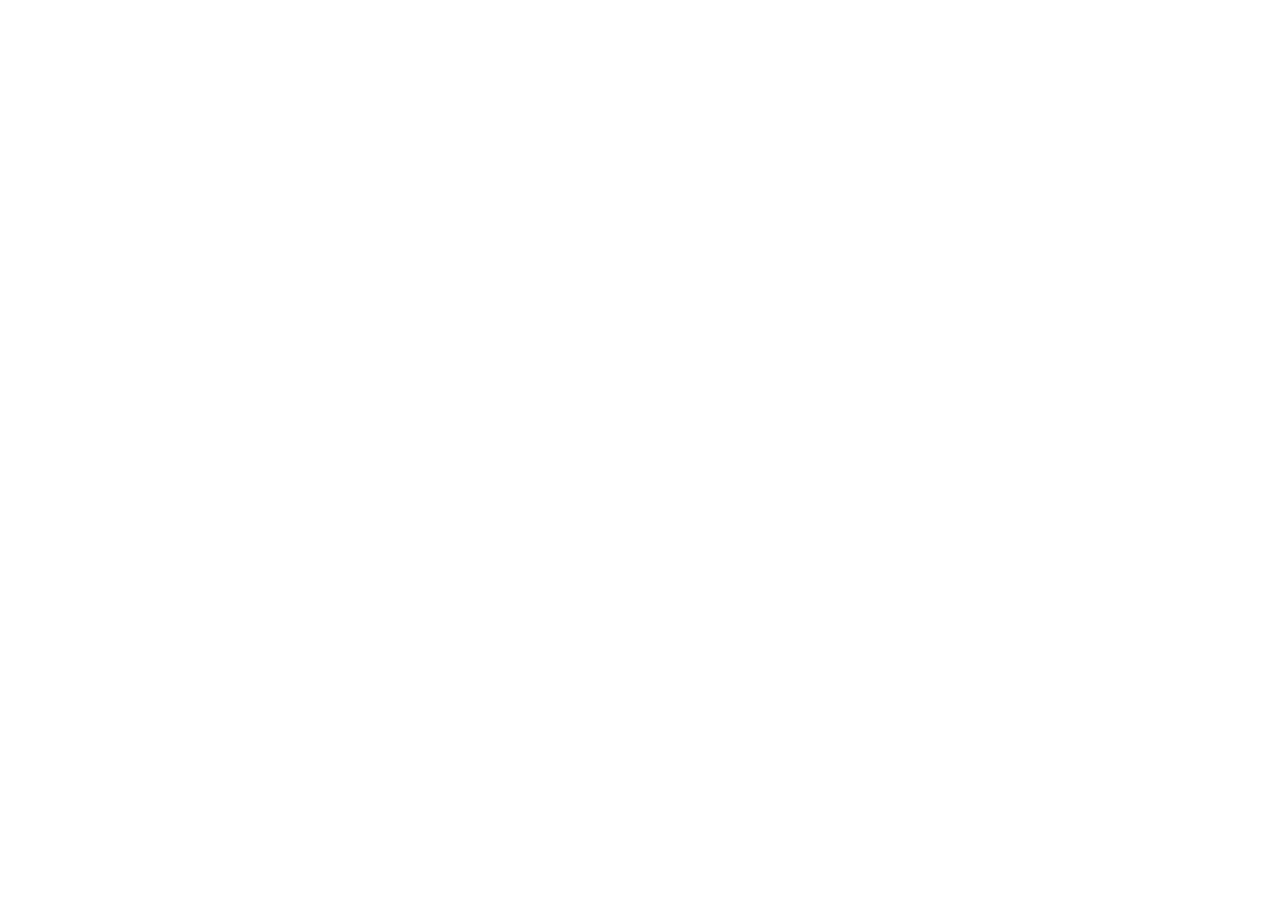
==== PFO1/index.html @ 537cf21f "Primer commit PFO1_ValeriaThomas FrontEnd 2c2026" ====
<!DOCTYPE html>
<html lang="es">
<head>
    <meta charset="UTF-8">
    <meta name="viewport" content="width=device-width, initial-scale=1.0">
    <title>Document</title>
    <link rel="stylesheet" href="./css/styles.css">
</head>
<body>
    
</body>
</html>
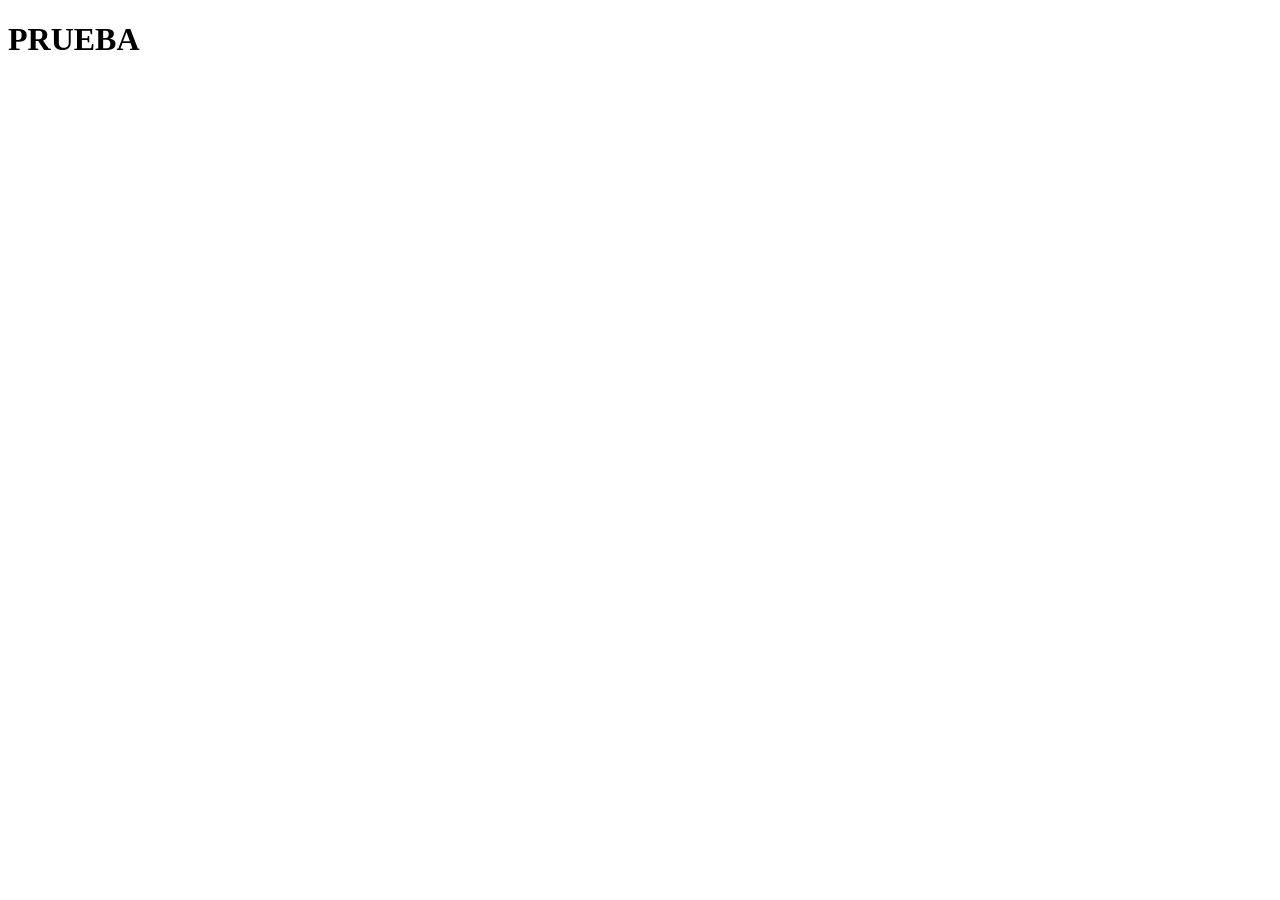
==== commit c02bee32: "título de prueba para verificar deploy en Vercel" ====
--- a/PFO1/index.html
+++ b/PFO1/index.html
@@ -7,6 +7,6 @@
     <link rel="stylesheet" href="./css/styles.css">
 </head>
 <body>
-    
+    <h1>PRUEBA</h1>
 </body>
 </html>
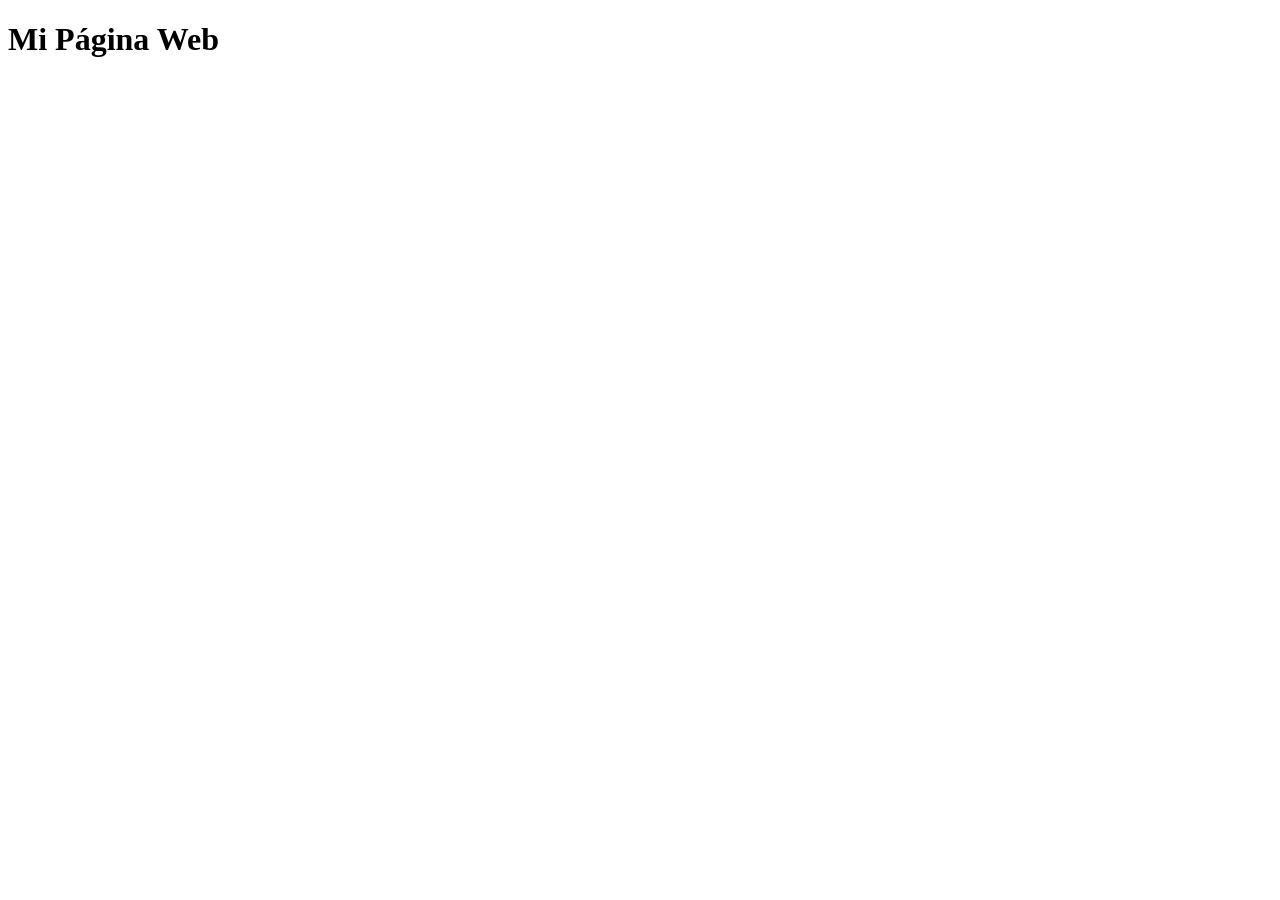
==== commit 0d7a6a86: "Completando el PFO" ====
--- a/PFO1/index.html
+++ b/PFO1/index.html
@@ -1,12 +1,24 @@
 <!DOCTYPE html>
 <html lang="es">
+
 <head>
     <meta charset="UTF-8">
     <meta name="viewport" content="width=device-width, initial-scale=1.0">
-    <title>Document</title>
     <link rel="stylesheet" href="./css/styles.css">
+    <link rel="preconnect" href="https://fonts.googleapis.com">
+    <link rel="preconnect" href="https://fonts.gstatic.com" crossorigin>
+    <link
+        href="https://fonts.googleapis.com/css2?family=Expletus+Sans:ital,wght@0,400..700;1,400..700&family=Fuzzy+Bubbles:wght@400;700&family=Spinnaker&display=swap"
+        rel="stylesheet">
+    <title>PFO1 Frontend 2c2026</title>
 </head>
+
 <body>
-    <h1>PRUEBA</h1>
+    <header>
+        <h1 class="titulo-principal">Mi Página Web</h1>
+    </header>
+    <div></div>
+    <footer></footer>
 </body>
+
 </html>
--- a/PFO1/css/styles.css
+++ b/PFO1/css/styles.css
@@ -0,0 +1 @@
+@import url('https://fonts.googleapis.com/css2?family=Expletus+Sans:ital,wght@0,400..700;1,400..700&family=Fuzzy+Bubbles:wght@400;700&family=Spinnaker&display=swap');
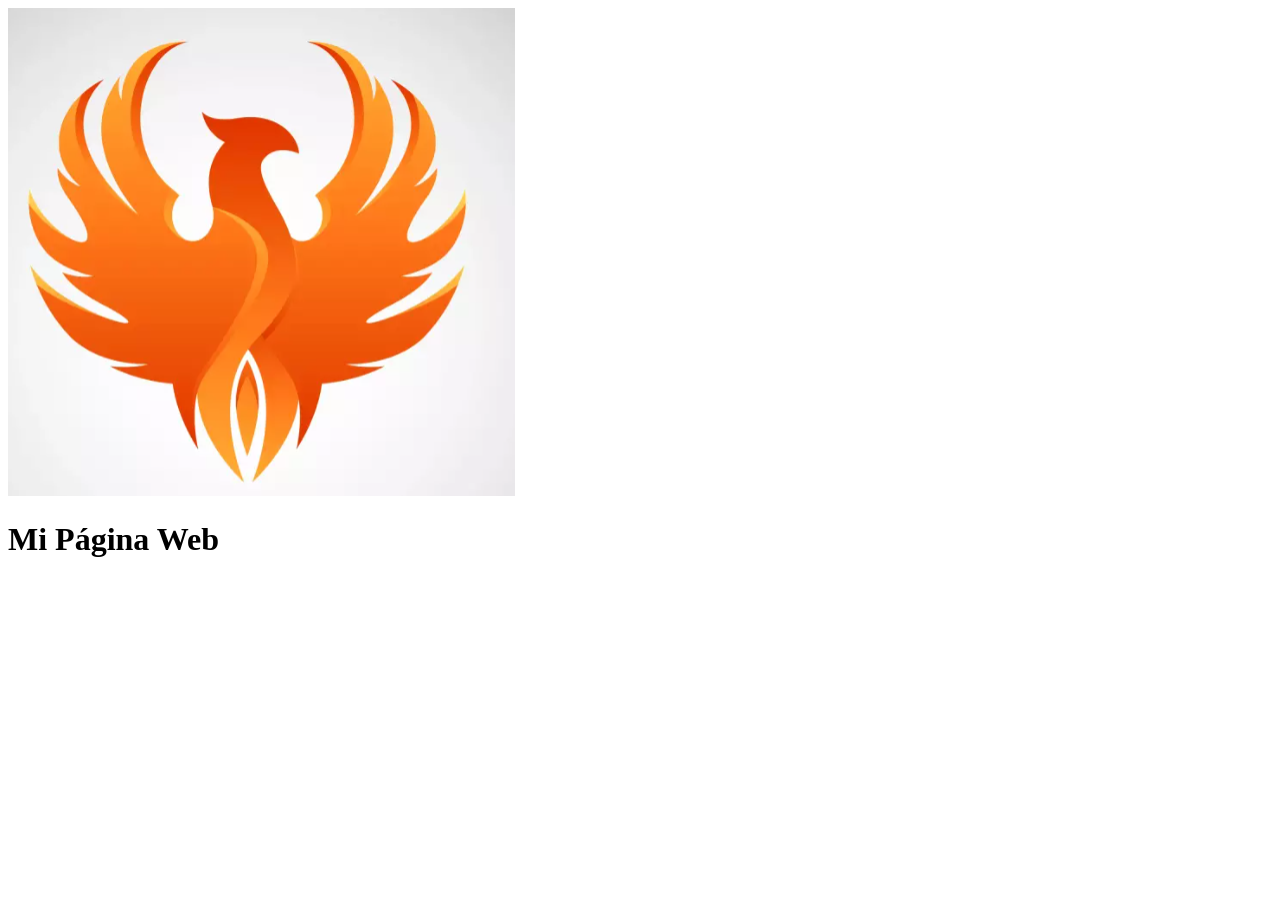
==== commit d84c7396: "Completando agregando imagen en el PFO" ====
--- a/PFO1/index.html
+++ b/PFO1/index.html
@@ -15,6 +15,7 @@
 
 <body>
     <header>
+        <img src="./img/Logo.png" alt="Ave fenix naranja">
         <h1 class="titulo-principal">Mi Página Web</h1>
     </header>
     <div></div>
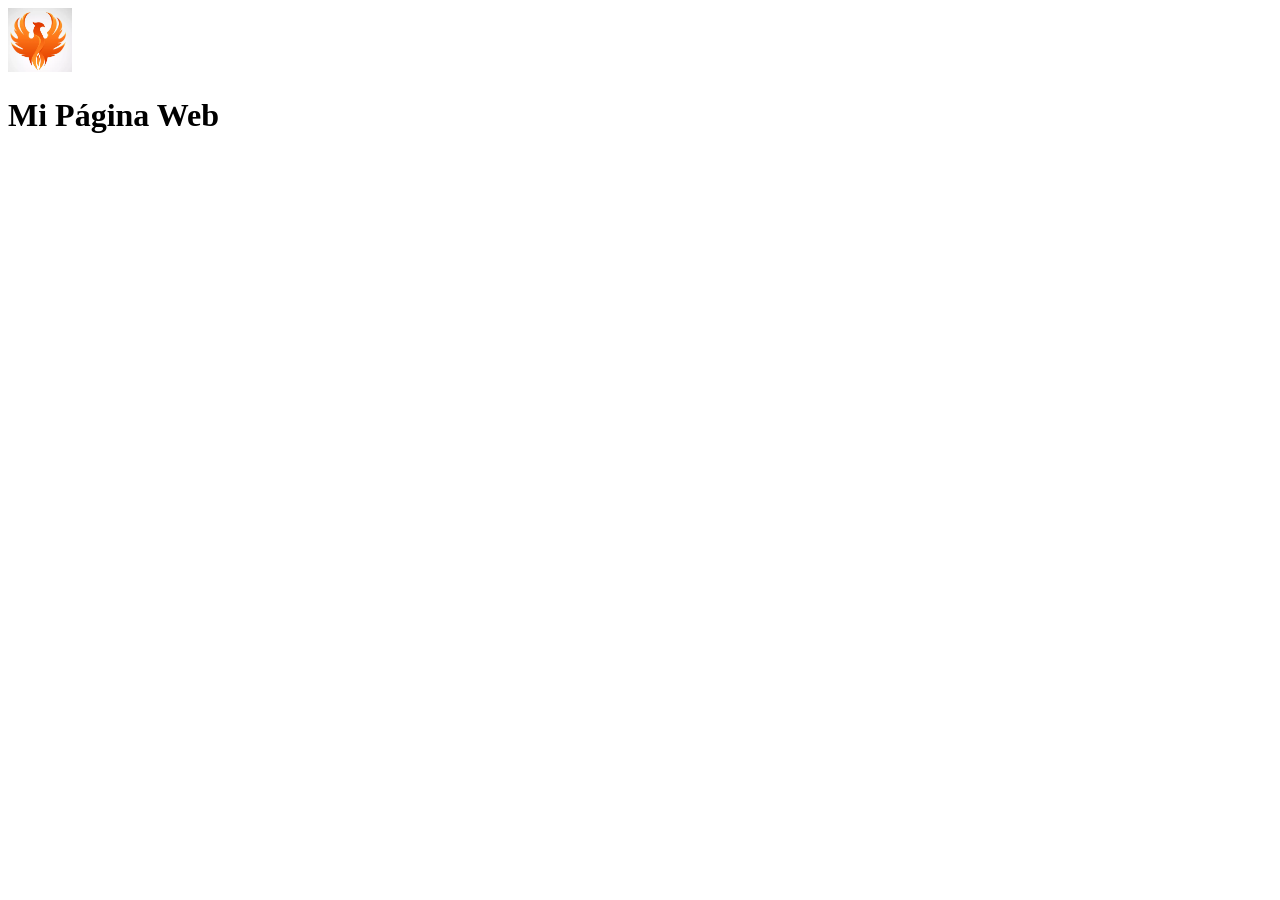
==== commit d2f074cd: "haciendo cositas en el PFO" ====
--- a/PFO1/index.html
+++ b/PFO1/index.html
@@ -15,10 +15,13 @@
 
 <body>
     <header>
-        <img src="./img/Logo.png" alt="Ave fenix naranja">
+        <img src="./img/Logo.png" alt="Ave fenix naranja" width="64" height="64" title="logo de ave fenix color naranja">
         <h1 class="titulo-principal">Mi Página Web</h1>
     </header>
-    <div></div>
+    <nav></nav>
+    <div>
+        <main></main>
+    </div>
     <footer></footer>
 </body>
 
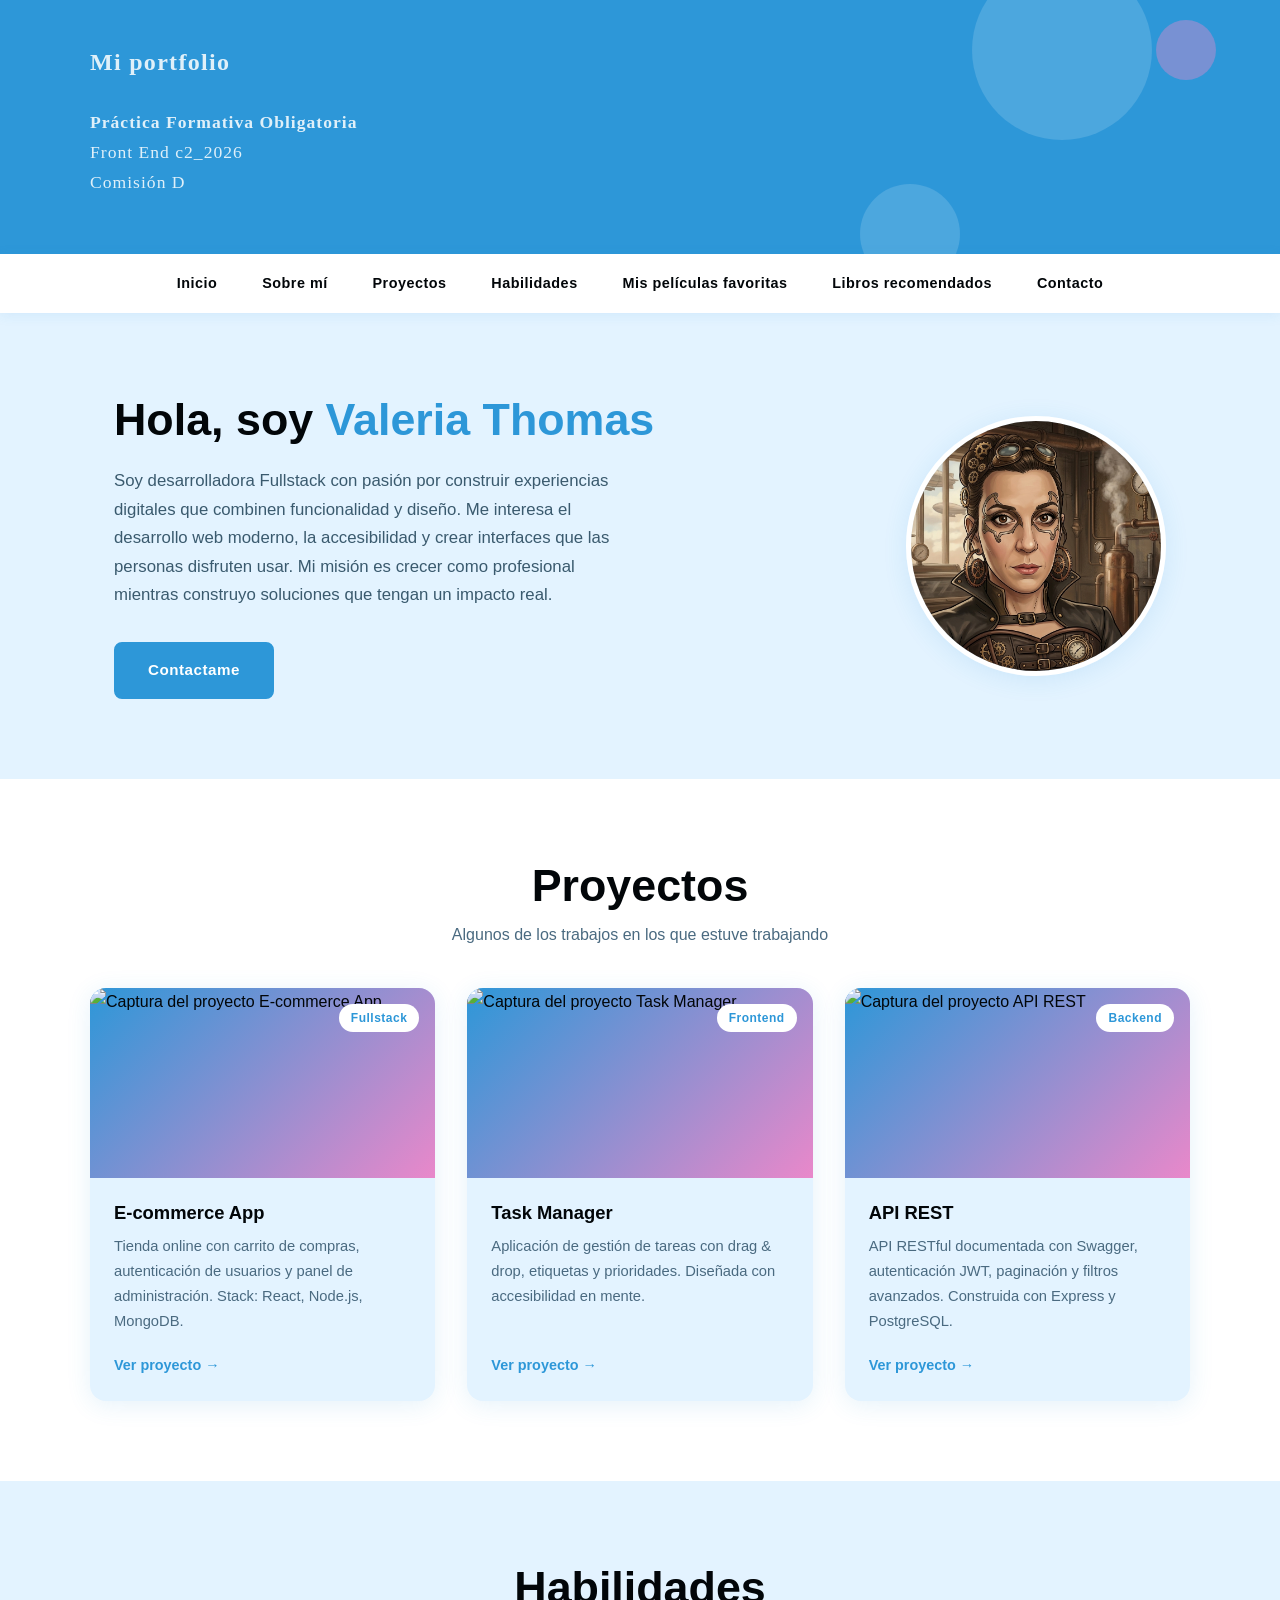
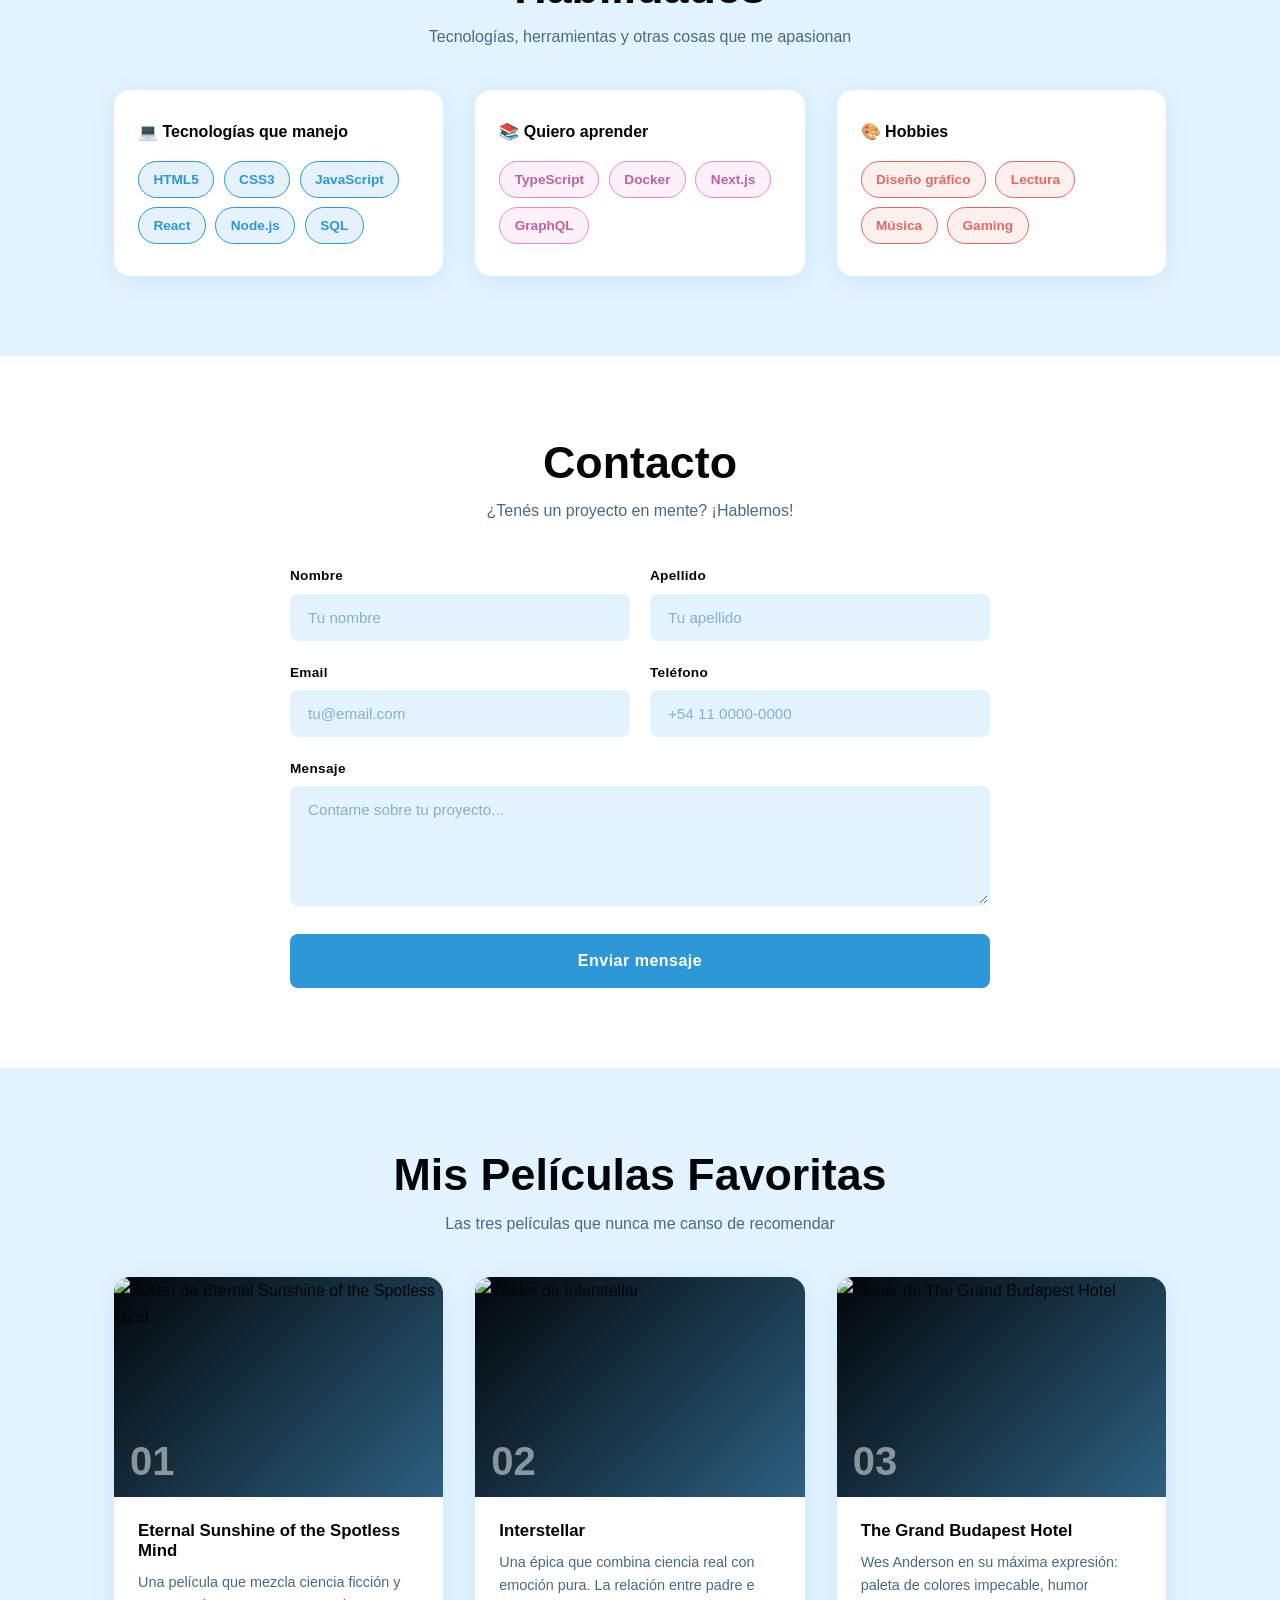
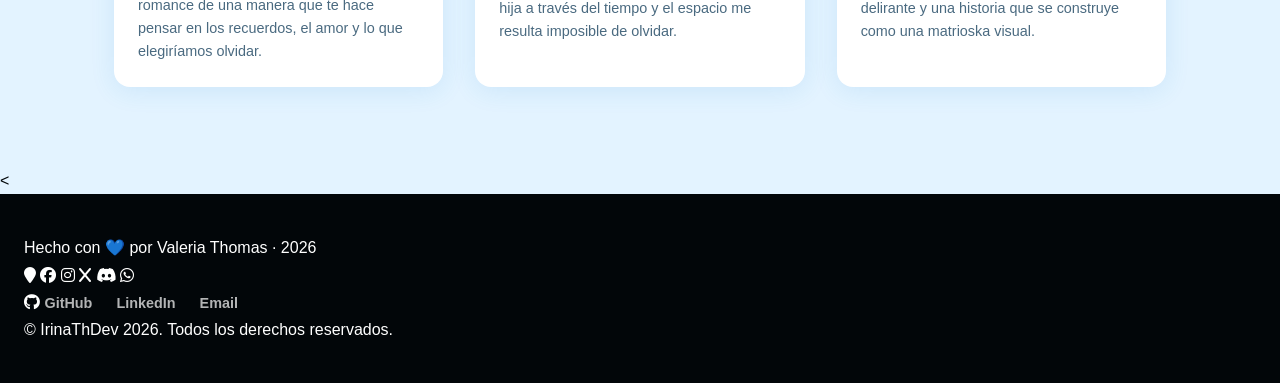
==== commit e693619a: "Trabajando a full" ====
--- a/PFO1/index.html
+++ b/PFO1/index.html
@@ -5,24 +5,291 @@
     <meta charset="UTF-8">
     <meta name="viewport" content="width=device-width, initial-scale=1.0">
     <link rel="stylesheet" href="./css/styles.css">
+    <!-- Google Fonts: Expletus Sans (body), Spinnaker (headings), Fuzzy Bubbles (decorativo) -->
     <link rel="preconnect" href="https://fonts.googleapis.com">
     <link rel="preconnect" href="https://fonts.gstatic.com" crossorigin>
     <link
         href="https://fonts.googleapis.com/css2?family=Expletus+Sans:ital,wght@0,400..700;1,400..700&family=Fuzzy+Bubbles:wght@400;700&family=Spinnaker&display=swap"
         rel="stylesheet">
+    <link rel="stylesheet" href="https://cdnjs.cloudflare.com/ajax/libs/font-awesome/6.7.2/css/all.min.css" />
+
     <title>PFO1 Frontend 2c2026</title>
 </head>
 
 <body>
-    <header>
-        <img src="./img/Logo.png" alt="Ave fenix naranja" width="64" height="64" title="logo de ave fenix color naranja">
-        <h1 class="titulo-principal">Mi Página Web</h1>
+    <header class="site-header">
+         <div class="header-inner">
+      <!-- span class="logo">VT<span class="logo-dot">.</span></!-->
+       <h2 class="h2header-tagline"> Mi portfolio </h2>
+       <br>
+      <p class="header-tagline"> <strong>Práctica Formativa Obligatoria</strong> <br>
+        Front End c2_2026 <br>
+            Comisión D</p>
+    </div>
+        <div class="header-deco" aria-hidden="true">
+            <span class="deco-circle c1"></span>
+            <span class="deco-circle c2"></span>
+            <span class="deco-circle c3"></span>
+        </div>
     </header>
-    <nav></nav>
-    <div>
-        <main></main>
-    </div>
-    <footer></footer>
+
+    <!-- =============================
+       NAV: Barra de navegación principal
+       Mejora futura: convertir en menú hamburguesa para mobile
+  ============================== -->
+    <nav class="main-nav" aria-label="Navegación principal">
+        <ul class="navbar">
+            <li><a href="#" class="nav-link">Inicio</a></li>
+            <li><a href="#about" class="nav-link">Sobre mí</a></li>
+            <li><a href="#proyects" class="nav-link">Proyectos</a></li>
+            <li><a href="#habilidades" class="nav-link">Habilidades</a></li>
+            <li><a href="#películas" class="nav-link">Mis películas favoritas</a></li>
+            <li><a href="#libros" class="nav-link">Libros recomendados</a></li>
+            <li><a href="#contacto" class="nav-link">Contacto</a></li>
+        </ul>
+    </nav>
+
+    <!--  MAIN: Contenido principal del portafolio -->
+    <main>
+        <!-- Sección: Presentación Personal -->
+        <section id="sobre-mi" class="section sobre-mi-section">
+            <div class="sobre-mi-content">
+                <div class="sobre-mi-text">
+                    <h1 class="section-title">Hola, soy <span class="highlight">Valeria Thomas</span></h1>
+                    <p class="sobre-mi-desc">
+                        Soy desarrolladora Fullstack con pasión por construir experiencias digitales que combinen
+                        funcionalidad y diseño. Me interesa el desarrollo web moderno, la accesibilidad y crear
+                        interfaces que las personas disfruten usar. Mi misión es crecer como profesional mientras
+                        construyo soluciones que tengan un impacto real.
+                    </p>
+                    <a href="#contacto" class="btn-primary">Contactame</a>
+                </div>
+                <div class="sobre-mi-img-wrap">
+                    <!-- Imagen de perfil: podés reemplazarla por tu foto o avatar -->
+                     <img src="./img/Gemini_Generated_Image_7jhzcu7jhzcu7jhz.png" alt="avatar estilo steam punk retro" width="80"
+            height="64" title="avatar de mujer estilo steampunk retro" class="avatar-img">
+                   
+                    <div class="avatar-placeholder" style="display:none;" aria-hidden="true">
+                        <span>VT</span>
+                    </div>
+                </div>
+            </div>
+        </section>
+
+        <!-- =============================
+         Sección: Proyectos (Tarjetas)
+         Mejora futura: agregar filtros por tecnología
+    ============================== -->
+        <section id="tarjetas" class="section tarjetas-section">
+            <h2 class="section-title centered">Proyectos</h2>
+            <p class="section-subtitle centered">Algunos de los trabajos en los que estuve trabajando</p>
+            <div class="tarjetas-grid">
+
+                <article class="tarjeta">
+                    <div class="tarjeta-img-wrap">
+                        <img src="img/proyecto1.png" alt="Captura del proyecto E-commerce App" class="tarjeta-img"
+                            onerror="this.parentElement.classList.add('img-fallback')" />
+                        <span class="tarjeta-tag">Fullstack</span>
+                    </div>
+                    <div class="tarjeta-body">
+                        <h3 class="tarjeta-title">E-commerce App</h3>
+                        <p class="tarjeta-desc">Tienda online con carrito de compras, autenticación de usuarios y panel
+                            de administración. Stack: React, Node.js, MongoDB.</p>
+                        <a href="#" class="tarjeta-link">Ver proyecto →</a>
+                    </div>
+                </article>
+
+                <article class="tarjeta">
+                    <div class="tarjeta-img-wrap">
+                        <img src="img/proyecto2.png" alt="Captura del proyecto Task Manager" class="tarjeta-img"
+                            onerror="this.parentElement.classList.add('img-fallback')" />
+                        <span class="tarjeta-tag">Frontend</span>
+                    </div>
+                    <div class="tarjeta-body">
+                        <h3 class="tarjeta-title">Task Manager</h3>
+                        <p class="tarjeta-desc">Aplicación de gestión de tareas con drag & drop, etiquetas y
+                            prioridades. Diseñada con accesibilidad en mente.</p>
+                        <a href="#" class="tarjeta-link">Ver proyecto →</a>
+                    </div>
+                </article>
+
+                <article class="tarjeta">
+                    <div class="tarjeta-img-wrap">
+                        <img src="img/proyecto3.png" alt="Captura del proyecto API REST" class="tarjeta-img"
+                            onerror="this.parentElement.classList.add('img-fallback')" />
+                        <span class="tarjeta-tag">Backend</span>
+                    </div>
+                    <div class="tarjeta-body">
+                        <h3 class="tarjeta-title">API REST</h3>
+                        <p class="tarjeta-desc">API RESTful documentada con Swagger, autenticación JWT, paginación y
+                            filtros avanzados. Construida con Express y PostgreSQL.</p>
+                        <a href="#" class="tarjeta-link">Ver proyecto →</a>
+                    </div>
+                </article>
+
+            </div>
+        </section>
+
+        <!-- Sección: Habilidades -->
+        <section id="habilidades" class="section habilidades-section">
+            <h2 class="section-title centered">Habilidades</h2>
+            <p class="section-subtitle centered">Tecnologías, herramientas y otras cosas que me apasionan</p>
+            <div class="habilidades-wrap">
+
+                <div class="habilidades-col">
+                    <h3 class="habilidades-col-title">💻 Tecnologías que manejo</h3>
+                    <ul class="habilidades-list">
+                        <li class="habilidad-item"><span class="habilidad-badge badge-primary">HTML5</span></li>
+                        <li class="habilidad-item"><span class="habilidad-badge badge-primary">CSS3</span></li>
+                        <li class="habilidad-item"><span class="habilidad-badge badge-primary">JavaScript</span></li>
+                        <li class="habilidad-item"><span class="habilidad-badge badge-primary">React</span></li>
+                        <li class="habilidad-item"><span class="habilidad-badge badge-primary">Node.js</span></li>
+                        <li class="habilidad-item"><span class="habilidad-badge badge-primary">SQL</span></li>
+                    </ul>
+                </div>
+
+                <div class="habilidades-col">
+                    <h3 class="habilidades-col-title">📚 Quiero aprender</h3>
+                    <ul class="habilidades-list">
+                        <li class="habilidad-item"><span class="habilidad-badge badge-secondary">TypeScript</span></li>
+                        <li class="habilidad-item"><span class="habilidad-badge badge-secondary">Docker</span></li>
+                        <li class="habilidad-item"><span class="habilidad-badge badge-secondary">Next.js</span></li>
+                        <li class="habilidad-item"><span class="habilidad-badge badge-secondary">GraphQL</span></li>
+                    </ul>
+                </div>
+
+                <div class="habilidades-col">
+                    <h3 class="habilidades-col-title">🎨 Hobbies</h3>
+                    <ul class="habilidades-list">
+                        <li class="habilidad-item"><span class="habilidad-badge badge-accent">Diseño gráfico</span></li>
+                        <li class="habilidad-item"><span class="habilidad-badge badge-accent">Lectura</span></li>
+                        <li class="habilidad-item"><span class="habilidad-badge badge-accent">Música</span></li>
+                        <li class="habilidad-item"><span class="habilidad-badge badge-accent">Gaming</span></li>
+                    </ul>
+                </div>
+
+            </div>
+        </section>
+
+        <!-- Sección: Formulario de Contacto -->
+        <section id="contacto" class="section contacto-section">
+            <h2 class="section-title centered">Contacto</h2>
+            <p class="section-subtitle centered">¿Tenés un proyecto en mente? ¡Hablemos!</p>
+            <form class="contacto-form" action="#" method="POST" novalidate>
+                <div class="form-row">
+                    <div class="form-group">
+                        <label for="nombre" class="form-label">Nombre</label>
+                        <input type="text" id="nombre" name="nombre" class="form-input" placeholder="Tu nombre"
+                            required />
+                    </div>
+                    <div class="form-group">
+                        <label for="apellido" class="form-label">Apellido</label>
+                        <input type="text" id="apellido" name="apellido" class="form-input" placeholder="Tu apellido"
+                            required />
+                    </div>
+                </div>
+                <div class="form-row">
+                    <div class="form-group">
+                        <label for="email" class="form-label">Email</label>
+                        <input type="email" id="email" name="email" class="form-input" placeholder="tu@email.com"
+                            required />
+                    </div>
+                    <div class="form-group">
+                        <label for="telefono" class="form-label">Teléfono</label>
+                        <input type="tel" id="telefono" name="telefono" class="form-input"
+                            placeholder="+54 11 0000-0000" />
+                    </div>
+                </div>
+                <div class="form-group full-width">
+                    <label for="mensaje" class="form-label">Mensaje</label>
+                    <textarea id="mensaje" name="mensaje" class="form-input form-textarea"
+                        placeholder="Contame sobre tu proyecto..." rows="4"></textarea>
+                </div>
+                <div class="form-submit">
+                    <button type="submit" class="btn-primary btn-submit">Enviar mensaje</button>
+                </div>
+            </form>
+        </section>
+
+        <!-- =============================
+         Sección: Películas Favoritas
+         Mejora futura: traer ratings de una API de películas
+    ============================== -->
+        <section id="peliculas" class="section peliculas-section">
+            <h2 class="section-title centered">Mis Películas Favoritas</h2>
+            <p class="section-subtitle centered">Las tres películas que nunca me canso de recomendar</p>
+            <div class="peliculas-grid">
+
+                <article class="pelicula-card">
+                    <div class="pelicula-img-wrap">
+                        <img src="img/pelicula1.jpg" alt="Póster de Eternal Sunshine of the Spotless Mind"
+                            class="pelicula-img" onerror="this.parentElement.classList.add('img-fallback')" />
+                        <span class="pelicula-num">01</span>
+                    </div>
+                    <div class="pelicula-info">
+                        <h3 class="pelicula-title">Eternal Sunshine of the Spotless Mind</h3>
+                        <p class="pelicula-desc">Una película que mezcla ciencia ficción y romance de una manera que te
+                            hace pensar en los recuerdos, el amor y lo que elegiríamos olvidar.</p>
+                    </div>
+                </article>
+
+                <article class="pelicula-card">
+                    <div class="pelicula-img-wrap">
+                        <img src="img/pelicula2.jpg" alt="Póster de Interstellar" class="pelicula-img"
+                            onerror="this.parentElement.classList.add('img-fallback')" />
+                        <span class="pelicula-num">02</span>
+                    </div>
+                    <div class="pelicula-info">
+                        <h3 class="pelicula-title">Interstellar</h3>
+                        <p class="pelicula-desc">Una épica que combina ciencia real con emoción pura. La relación entre
+                            padre e hija a través del tiempo y el espacio me resulta imposible de olvidar.</p>
+                    </div>
+                </article>
+
+                <article class="pelicula-card">
+                    <div class="pelicula-img-wrap">
+                        <img src="img/pelicula3.jpg" alt="Póster de The Grand Budapest Hotel" class="pelicula-img"
+                            onerror="this.parentElement.classList.add('img-fallback')" />
+                        <span class="pelicula-num">03</span>
+                    </div>
+                    <div class="pelicula-info">
+                        <h3 class="pelicula-title">The Grand Budapest Hotel</h3>
+                        <p class="pelicula-desc">Wes Anderson en su máxima expresión: paleta de colores impecable, humor
+                            delirante y una historia que se construye como una matrioska visual.</p>
+                    </div>
+                </article>
+
+            </div>
+        </section>
+        < </main>
+
+
+            <!-- =============================
+       FOOTER: Pie de página con redes sociales
+       Mejora futura: agregar animación de scroll-to-top
+  ============================== -->
+            <footer class="site-footer">
+                <p>Hecho con 💙 por Valeria Thomas · 2026 </p>
+                <i class="fa fa-map-marker" aria-hidden="true"></i>
+                <i class="fab fa-facebook"></i>
+                <i class="fab fa-instagram"></i>
+                <i class="fab fa-x"></i>
+                <i class="fab fa-discord"></i>
+                <i class="fab fa-whatsapp"></i>
+                <nav aria-label="Redes sociales">
+                    <ul class="footer-links">
+                        <li>
+                            <i class="fab fa-github"></i>
+                            <a href="https://github.com/" target="_blank" rel="noopener noreferrer"
+                                class="footer-link">GitHub</a>
+                        </li>
+                        <li><a href="https://linkedin.com/" target="_blank" rel="noopener noreferrer"
+                                class="footer-link">LinkedIn</a></li>
+                        <li><a href="mailto:valeria@email.com" class="footer-link">Email</a></li>
+                    </ul>
+                    <p class="rights">© IrinaThDev 2026. Todos los derechos reservados.</p>
+
+            </footer>
 </body>
 
 </html>
--- a/PFO1/css/styles.css
+++ b/PFO1/css/styles.css
@@ -1 +1,793 @@
-@import url('https://fonts.googleapis.com/css2?family=Expletus+Sans:ital,wght@0,400..700;1,400..700&family=Fuzzy+Bubbles:wght@400;700&family=Spinnaker&display=swap');+@import url('https://fonts.googleapis.com/css2?family=Expletus+Sans:ital,wght@0,400..700;1,400..700&family=Fuzzy+Bubbles:wght@400;700&family=Spinnaker&display=swap');
+
+:root {
+
+--text: #020609;
+--background: #e3f3ff;
+--primary: #2d97d8;
+--secondary: #e988ca;
+--accent: #e26962;
+
+--font-body: 'Expletus Sans', sans-serif;
+--font-heading: 'Spinnaker', sans-serif;
+--font-deco: 'Fuzzy Bubbles', cursive;
+
+--radius: 1rem;
+--radius-sm: 0.5rem;
+--shadow: 0 4px 24px rgba(45, 151, 216, 0.12);
+--shadow-hover: 0 8px 36px rgba(45, 151, 216, 0.22);
+--transition: 0.3s ease;
+--max-width: 1100px;
+
+}
+
+/*resetear diseño del naegador*/ 
+* {
+box-sizing: border-box;
+margin: 0;
+padding: 0;
+}
+
+/*--linearPrimarySecondary: linear-gradient(#2d97d8, #e988ca);
+--linearPrimaryAccent: linear-gradient(#2d97d8, #e26962);
+--linearSecondaryAccent: linear-gradient(#e988ca, #e26962);
+--radialPrimarySecondary: radial-gradient(#2d97d8, #e988ca);
+--radialPrimaryAccent: radial-gradient(#2d97d8, #e26962);
+--radialSecondaryAccent: radial-gradient(#e988ca, #e26962);*/
+
+body {
+  font-family: var(--font-body);
+  background-color: var(--background);
+  color: var(--text);
+  line-height: 1.7;
+  font-size: 1rem;
+}
+ 
+img {
+  max-width: 100%;
+  display: block;
+}
+
+html {
+  scroll-behavior: smooth;
+}
+
+body {
+  font-family: var(--font-body);
+  background-color: var(--background);
+  color: var(--text);
+  line-height: 1.7;
+  font-size: 1rem;
+}
+
+img {
+  max-width: 100%;
+  display: block;
+}
+
+ul {
+  list-style: none;
+}
+
+a {
+  text-decoration: none;
+  color: inherit;
+}
+
+/* =============================================
+   TIPOGRAFÍA
+   ============================================= */
+h1, h2, h3, h4 {
+  font-family: var(--font-heading);
+  line-height: 1.2;
+  color: var(--text);
+}
+
+.section-title {
+  font-size: clamp(1.8rem, 4vw, 2.8rem);
+  margin-bottom: 0.5rem;
+}
+
+.section-title.centered {
+  text-align: center;
+}
+
+.section-subtitle {
+  font-family: var(--font-body);
+  font-size: 1rem;
+  color: #4a6a80;
+  margin-bottom: 2.5rem;
+}
+
+.section-subtitle.centered {
+  text-align: center;
+}
+
+.highlight {
+  color: var(--primary);
+  position: relative;
+}
+
+/* =============================================
+   LAYOUT GENERAL
+   ============================================= */
+.section {
+  padding: 5rem 1.5rem;
+  max-width: var(--max-width);
+  margin: 0 auto;
+}
+
+/* =============================================
+   HEADER
+   ============================================= */
+.site-header {
+  background: var(--primary);
+  color: white;
+  padding: 2.5rem 2rem 3.5rem;
+  position: relative;
+  overflow: hidden;
+}
+
+.header-inner {
+  max-width: var(--max-width);
+  margin: 0 auto;
+  position: relative;
+  z-index: 2;
+}
+
+.logo {
+  font-family: var(--font-heading);
+  font-size: 3rem;
+  font-weight: 700;
+  color: white;
+  letter-spacing: -1px;
+}
+
+.logo-dot {
+  color: var(--secondary);
+}
+
+.h2header-tagline {
+  font-family: var(--font-deco);
+  line-height: 1.2;
+  color: rgba(255, 255, 255, 0.85);
+  margin-top: 0.5rem;
+  letter-spacing: 1.3px;
+}
+
+.header-tagline {
+  font-family: var(--font-deco);
+  font-size: 1.1rem;
+  color: rgba(255, 255, 255, 0.85);
+  margin-top: 0.25rem;
+  letter-spacing: 1px;
+}
+
+/* Círculos decorativos del header */
+.header-deco {
+  position: absolute;
+  inset: 0;
+  z-index: 1;
+  pointer-events: none;
+}
+
+.deco-circle {
+  position: absolute;
+  border-radius: 50%;
+  opacity: 0.15;
+  background: white;
+  animation: float 6s ease-in-out infinite;
+}
+
+.c1 {
+  width: 180px;
+  height: 180px;
+  top: -40px;
+  right: 10%;
+  animation-delay: 0s;
+}
+
+.c2 {
+  width: 100px;
+  height: 100px;
+  bottom: -30px;
+  right: 25%;
+  animation-delay: 2s;
+}
+
+.c3 {
+  width: 60px;
+  height: 60px;
+  top: 20px;
+  right: 5%;
+  background: var(--secondary);
+  opacity: 0.4;
+  animation-delay: 4s;
+}
+
+/* =============================================
+   ANIMACIÓN: float (usada en header)
+   ============================================= */
+@keyframes float {
+  0%, 100% { transform: translateY(0); }
+  50% { transform: translateY(-12px); }
+}
+
+/* =============================================
+   NAV
+   ============================================= */
+.main-nav {
+  background: white;
+  box-shadow: 0 2px 12px rgba(45, 151, 216, 0.1);
+  position: sticky;
+  top: 0;
+  z-index: 100;
+}
+
+.navbar {
+  display: flex;
+  justify-content: center;
+  flex-wrap: wrap;
+  gap: 0;
+  max-width: var(--max-width);
+  margin: 0 auto;
+}
+
+.nav-link {
+  font-family: var(--font-body);
+  font-weight: 600;
+  font-size: 0.9rem;
+  color: var(--text);
+  padding: 1.1rem 1.4rem;
+  display: block;
+  letter-spacing: 0.5px;
+  position: relative;
+  transition: color var(--transition);
+}
+
+/* Animación/transición: línea inferior en nav links */
+.nav-link::after {
+  content: '';
+  position: absolute;
+  bottom: 0;
+  left: 50%;
+  transform: translateX(-50%);
+  width: 0;
+  height: 3px;
+  background: var(--primary);
+  border-radius: 2px 2px 0 0;
+  transition: width var(--transition);
+}
+
+.nav-link:hover {
+  color: var(--primary);
+}
+
+.nav-link:hover::after {
+  width: 70%;
+}
+
+/* =============================================
+   SECCIÓN: SOBRE MÍ
+   ============================================= */
+.sobre-mi-section {
+  padding-top: 5rem;
+  padding-bottom: 5rem;
+}
+
+.sobre-mi-content {
+  display: flex;
+  align-items: center;
+  gap: 4rem;
+  flex-wrap: wrap;
+}
+
+.sobre-mi-text {
+  flex: 1;
+  min-width: 280px;
+}
+
+.sobre-mi-text h1 {
+  margin-bottom: 1.25rem;
+}
+
+.sobre-mi-desc {
+  color: #3a5a6e;
+  font-size: 1.05rem;
+  margin-bottom: 2rem;
+  max-width: 520px;
+}
+
+/* Avatar */
+.sobre-mi-img-wrap {
+  flex-shrink: 0;
+}
+
+.avatar-img {
+  width: 260px;
+  height: 260px;
+  border-radius: 50%;
+  object-fit: cover;
+  border: 5px solid white;
+  box-shadow: var(--shadow);
+}
+
+.avatar-placeholder {
+  width: 260px;
+  height: 260px;
+  border-radius: 50%;
+  background: var(--primary);
+  color: white;
+  font-family: var(--font-heading);
+  font-size: 4rem;
+  display: flex;
+  align-items: center;
+  justify-content: center;
+  border: 5px solid white;
+  box-shadow: var(--shadow);
+}
+
+/* =============================================
+   BOTONES
+   ============================================= */
+.btn-primary {
+  display: inline-block;
+  background: var(--primary);
+  color: white;
+  font-family: var(--font-body);
+  font-weight: 700;
+  font-size: 0.95rem;
+  padding: 0.85rem 2rem;
+  border-radius: var(--radius-sm);
+  border: 2px solid var(--primary);
+  cursor: pointer;
+  letter-spacing: 0.5px;
+  transition: background var(--transition), color var(--transition), transform var(--transition), box-shadow var(--transition);
+}
+
+.btn-primary:hover {
+  background: transparent;
+  color: var(--primary);
+  transform: translateY(-3px);
+  box-shadow: var(--shadow-hover);
+}
+
+.btn-submit {
+  width: 100%;
+  font-size: 1rem;
+  padding: 1rem 2rem;
+}
+
+/* =============================================
+   SECCIÓN: TARJETAS / PROYECTOS
+   ============================================= */
+.tarjetas-section {
+  background: white;
+  max-width: 100%;
+  padding-left: 1.5rem;
+  padding-right: 1.5rem;
+}
+
+.tarjetas-section > *:not(.tarjetas-grid) {
+  max-width: var(--max-width);
+  margin-left: auto;
+  margin-right: auto;
+}
+
+/* Grid de tarjetas usando CSS Grid */
+.tarjetas-grid {
+  display: grid;
+  grid-template-columns: repeat(auto-fit, minmax(280px, 1fr));
+  gap: 2rem;
+  max-width: var(--max-width);
+  margin: 0 auto;
+}
+
+.tarjeta {
+  background: var(--background);
+  border-radius: var(--radius);
+  overflow: hidden;
+  box-shadow: var(--shadow);
+  transition: transform var(--transition), box-shadow var(--transition);
+  display: flex;
+  flex-direction: column;
+}
+
+/* Animación/transición: hover en tarjetas */
+.tarjeta:hover {
+  transform: translateY(-6px);
+  box-shadow: var(--shadow-hover);
+}
+
+.tarjeta-img-wrap {
+  position: relative;
+  height: 190px;
+  background: linear-gradient(135deg, var(--primary) 0%, #1a6fa3 100%);
+  overflow: hidden;
+}
+
+.tarjeta-img-wrap.img-fallback {
+  background: linear-gradient(135deg, var(--primary) 0%, var(--secondary) 100%);
+}
+
+.tarjeta-img {
+  width: 100%;
+  height: 100%;
+  object-fit: cover;
+  transition: transform var(--transition);
+}
+
+.tarjeta:hover .tarjeta-img {
+  transform: scale(1.05);
+}
+
+.tarjeta-tag {
+  position: absolute;
+  top: 1rem;
+  right: 1rem;
+  background: white;
+  color: var(--primary);
+  font-family: var(--font-body);
+  font-size: 0.75rem;
+  font-weight: 700;
+  padding: 0.25rem 0.75rem;
+  border-radius: 99px;
+  letter-spacing: 0.5px;
+}
+
+.tarjeta-body {
+  padding: 1.5rem;
+  flex: 1;
+  display: flex;
+  flex-direction: column;
+}
+
+.tarjeta-title {
+  font-size: 1.15rem;
+  margin-bottom: 0.6rem;
+  color: var(--text);
+}
+
+.tarjeta-desc {
+  color: #4a6a80;
+  font-size: 0.92rem;
+  flex: 1;
+  margin-bottom: 1.2rem;
+}
+
+.tarjeta-link {
+  font-family: var(--font-body);
+  font-weight: 700;
+  color: var(--primary);
+  font-size: 0.9rem;
+  transition: color var(--transition), letter-spacing var(--transition);
+  align-self: flex-start;
+}
+
+.tarjeta-link:hover {
+  color: var(--accent);
+  letter-spacing: 1px;
+}
+
+/* =============================================
+   SECCIÓN: HABILIDADES
+   ============================================= */
+.habilidades-section {
+  background: var(--background);
+}
+
+.habilidades-wrap {
+  display: flex;
+  gap: 2rem;
+  flex-wrap: wrap;
+  justify-content: center;
+}
+
+.habilidades-col {
+  background: white;
+  border-radius: var(--radius);
+  padding: 2rem 1.5rem;
+  flex: 1;
+  min-width: 220px;
+  box-shadow: var(--shadow);
+}
+
+.habilidades-col-title {
+  font-family: var(--font-heading);
+  font-size: 1rem;
+  margin-bottom: 1.25rem;
+  color: var(--text);
+}
+
+.habilidades-list {
+  display: flex;
+  flex-wrap: wrap;
+  gap: 0.6rem;
+}
+
+/* Badges de habilidades */
+.habilidad-badge {
+  display: inline-block;
+  font-family: var(--font-body);
+  font-size: 0.85rem;
+  font-weight: 600;
+  padding: 0.35rem 0.9rem;
+  border-radius: 99px;
+  transition: transform var(--transition);
+}
+
+.habilidad-badge:hover {
+  transform: scale(1.08);
+}
+
+.badge-primary {
+  background: rgba(45, 151, 216, 0.12);
+  color: var(--primary);
+  border: 1.5px solid var(--primary);
+}
+
+.badge-secondary {
+  background: rgba(233, 136, 202, 0.12);
+  color: #c060a0;
+  border: 1.5px solid var(--secondary);
+}
+
+.badge-accent {
+  background: rgba(226, 105, 98, 0.1);
+  color: var(--accent);
+  border: 1.5px solid var(--accent);
+}
+
+/* =============================================
+   SECCIÓN: CONTACTO
+   ============================================= */
+.contacto-section {
+  background: white;
+  max-width: 100%;
+  padding-left: 1.5rem;
+  padding-right: 1.5rem;
+}
+
+.contacto-section > *:not(.contacto-form) {
+  max-width: var(--max-width);
+  margin-left: auto;
+  margin-right: auto;
+}
+
+.contacto-form {
+  max-width: 700px;
+  margin: 0 auto;
+  display: flex;
+  flex-direction: column;
+  gap: 1.25rem;
+}
+
+.form-row {
+  display: flex;
+  gap: 1.25rem;
+  flex-wrap: wrap;
+}
+
+.form-group {
+  display: flex;
+  flex-direction: column;
+  gap: 0.4rem;
+  flex: 1;
+  min-width: 200px;
+}
+
+.form-group.full-width {
+  flex-basis: 100%;
+}
+
+.form-label {
+  font-family: var(--font-body);
+  font-size: 0.85rem;
+  font-weight: 700;
+  color: var(--text);
+  letter-spacing: 0.3px;
+}
+
+/* Inputs y formularios */
+.form-input {
+  font-family: var(--font-body);
+  font-size: 0.95rem;
+  color: var(--text);
+  background: var(--background);
+  border: 2px solid transparent;
+  border-radius: var(--radius-sm);
+  padding: 0.8rem 1rem;
+  outline: none;
+  transition: border-color var(--transition), box-shadow var(--transition);
+  width: 100%;
+}
+
+.form-input::placeholder {
+  color: #8aafc8;
+}
+
+.form-input:focus {
+  border-color: var(--primary);
+  box-shadow: 0 0 0 3px rgba(45, 151, 216, 0.15);
+}
+
+.form-textarea {
+  resize: vertical;
+  min-height: 120px;
+}
+
+.form-submit {
+  margin-top: 0.5rem;
+}
+
+/* =============================================
+   SECCIÓN: PELÍCULAS
+   ============================================= */
+.peliculas-section {
+  background: var(--background);
+}
+
+.peliculas-grid {
+  display: grid;
+  grid-template-columns: repeat(auto-fit, minmax(280px, 1fr));
+  gap: 2rem;
+}
+
+.pelicula-card {
+  background: white;
+  border-radius: var(--radius);
+  overflow: hidden;
+  box-shadow: var(--shadow);
+  transition: transform var(--transition), box-shadow var(--transition);
+}
+
+.pelicula-card:hover {
+  transform: translateY(-5px);
+  box-shadow: var(--shadow-hover);
+}
+
+.pelicula-img-wrap {
+  position: relative;
+  height: 220px;
+  background: linear-gradient(135deg, #1a3a4e 0%, #2d6080 100%);
+  overflow: hidden;
+}
+
+.pelicula-img-wrap.img-fallback {
+  background: linear-gradient(135deg, var(--text) 0%, #2d6080 100%);
+}
+
+.pelicula-img {
+  width: 100%;
+  height: 100%;
+  object-fit: cover;
+  transition: transform var(--transition);
+}
+
+.pelicula-card:hover .pelicula-img {
+  transform: scale(1.05);
+}
+
+.pelicula-num {
+  position: absolute;
+  bottom: 1rem;
+  left: 1rem;
+  font-family: var(--font-heading);
+  font-size: 2.5rem;
+  font-weight: 700;
+  color: white;
+  opacity: 0.5;
+  line-height: 1;
+}
+
+.pelicula-info {
+  padding: 1.5rem;
+}
+
+.pelicula-title {
+  font-size: 1.05rem;
+  margin-bottom: 0.6rem;
+  color: var(--text);
+}
+
+.pelicula-desc {
+  color: #4a6a80;
+  font-size: 0.9rem;
+  line-height: 1.6;
+}
+
+/* =============================================
+   FOOTER
+   ============================================= */
+.site-footer {
+  background: var(--text);
+  color: white;
+  padding: 2.5rem 1.5rem;
+}
+
+.footer-inner {
+  max-width: var(--max-width);
+  margin: 0 auto;
+  display: flex;
+  align-items: center;
+  justify-content: space-between;
+  flex-wrap: wrap;
+  gap: 1.5rem;
+}
+
+.footer-logo {
+  font-size: 1.8rem;
+}
+
+.footer-text {
+  font-family: var(--font-body);
+  font-size: 0.9rem;
+  color: rgba(255, 255, 255, 0.6);
+}
+
+.footer-links {
+  display: flex;
+  gap: 1.5rem;
+}
+
+.footer-link {
+  font-family: var(--font-body);
+  font-size: 0.9rem;
+  font-weight: 600;
+  color: rgba(255, 255, 255, 0.7);
+  transition: color var(--transition);
+}
+
+.footer-link:hover {
+  color: var(--secondary);
+}
+
+/* =============================================
+   RESPONSIVIDAD
+   ============================================= */
+@media (max-width: 700px) {
+  .sobre-mi-content {
+    flex-direction: column-reverse;
+    text-align: center;
+    gap: 2rem;
+  }
+
+  .sobre-mi-desc {
+    margin: 0 auto 2rem;
+  }
+
+  .avatar-img,
+  .avatar-placeholder {
+    width: 180px;
+    height: 180px;
+    margin: 0 auto;
+  }
+
+  .footer-inner {
+    flex-direction: column;
+    text-align: center;
+  }
+
+  .footer-links {
+    justify-content: center;
+  }
+
+  .nav-list {
+    gap: 0;
+  }
+
+  .nav-link {
+    padding: 0.9rem 0.9rem;
+    font-size: 0.82rem;
+  }
+}
+
+@media (max-width: 480px) {
+  .form-row {
+    flex-direction: column;
+  }
+
+  .habilidades-wrap {
+    flex-direction: column;
+  }
+}
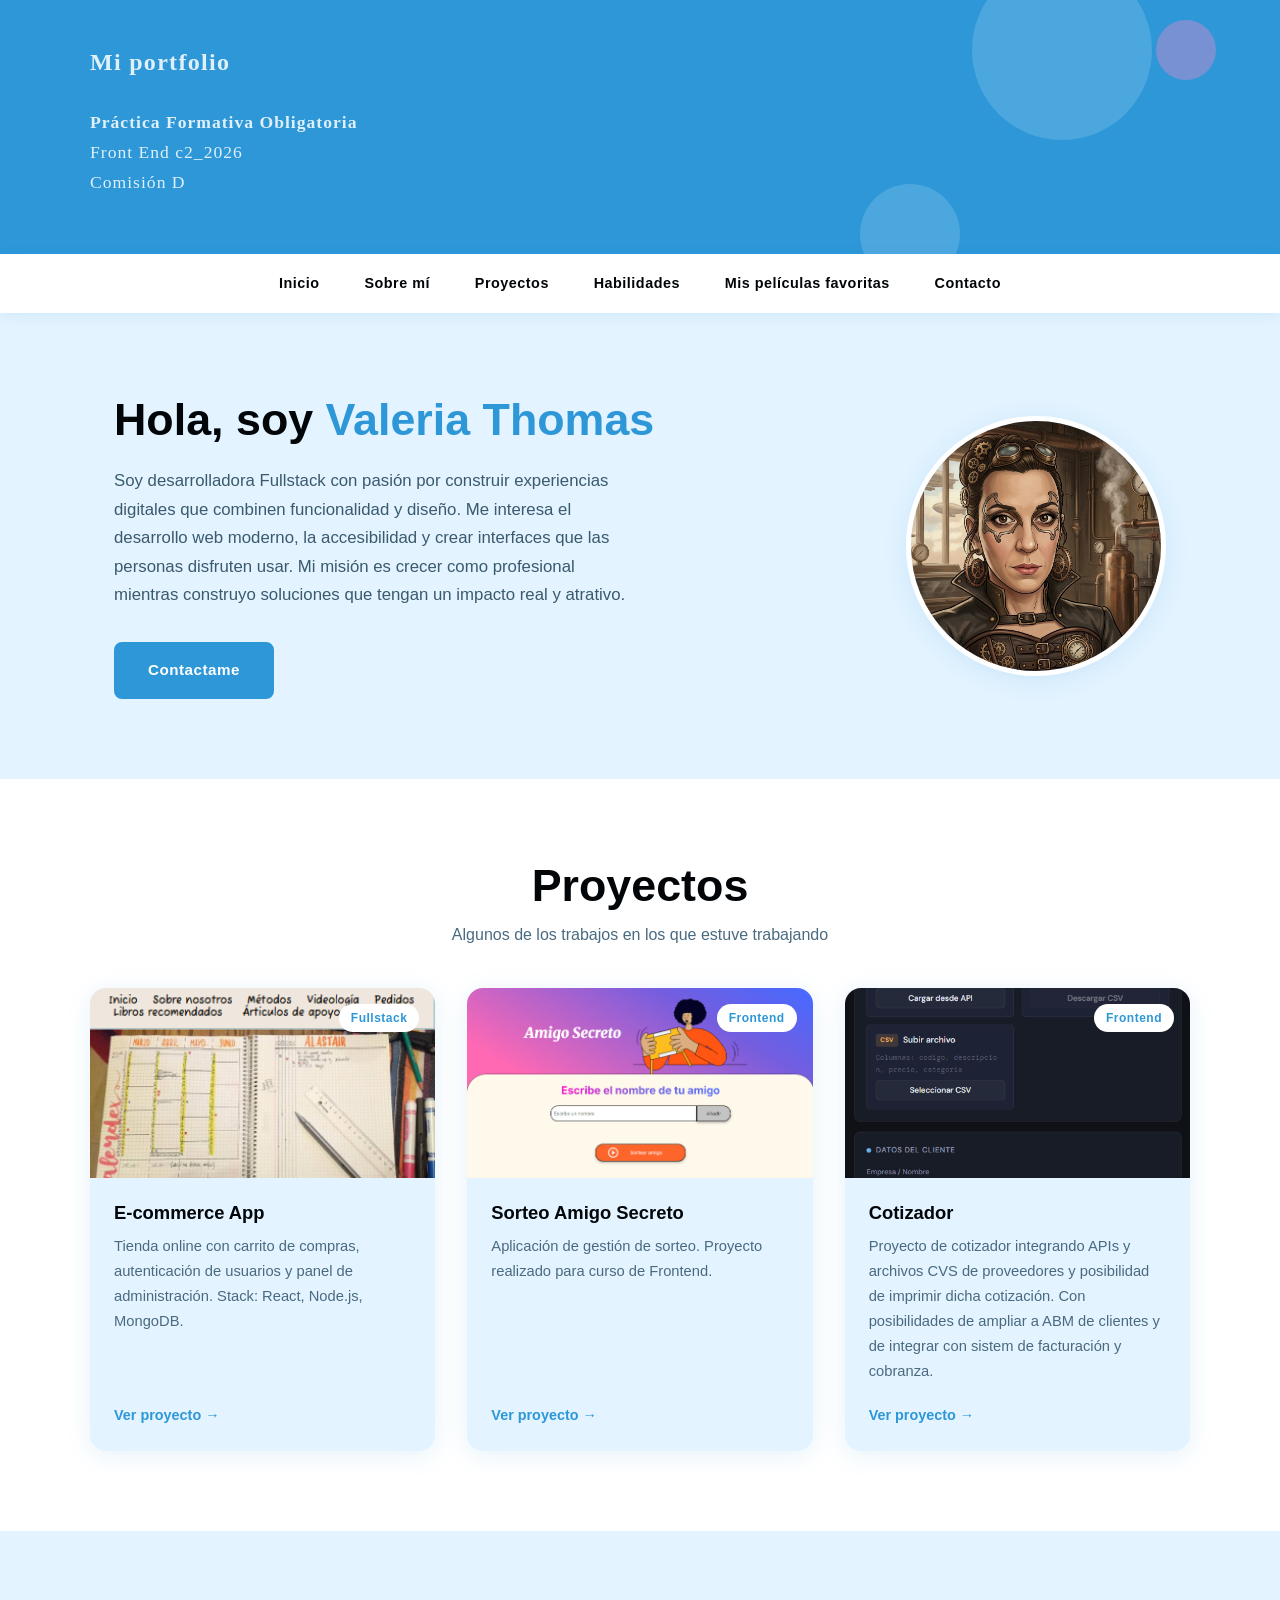
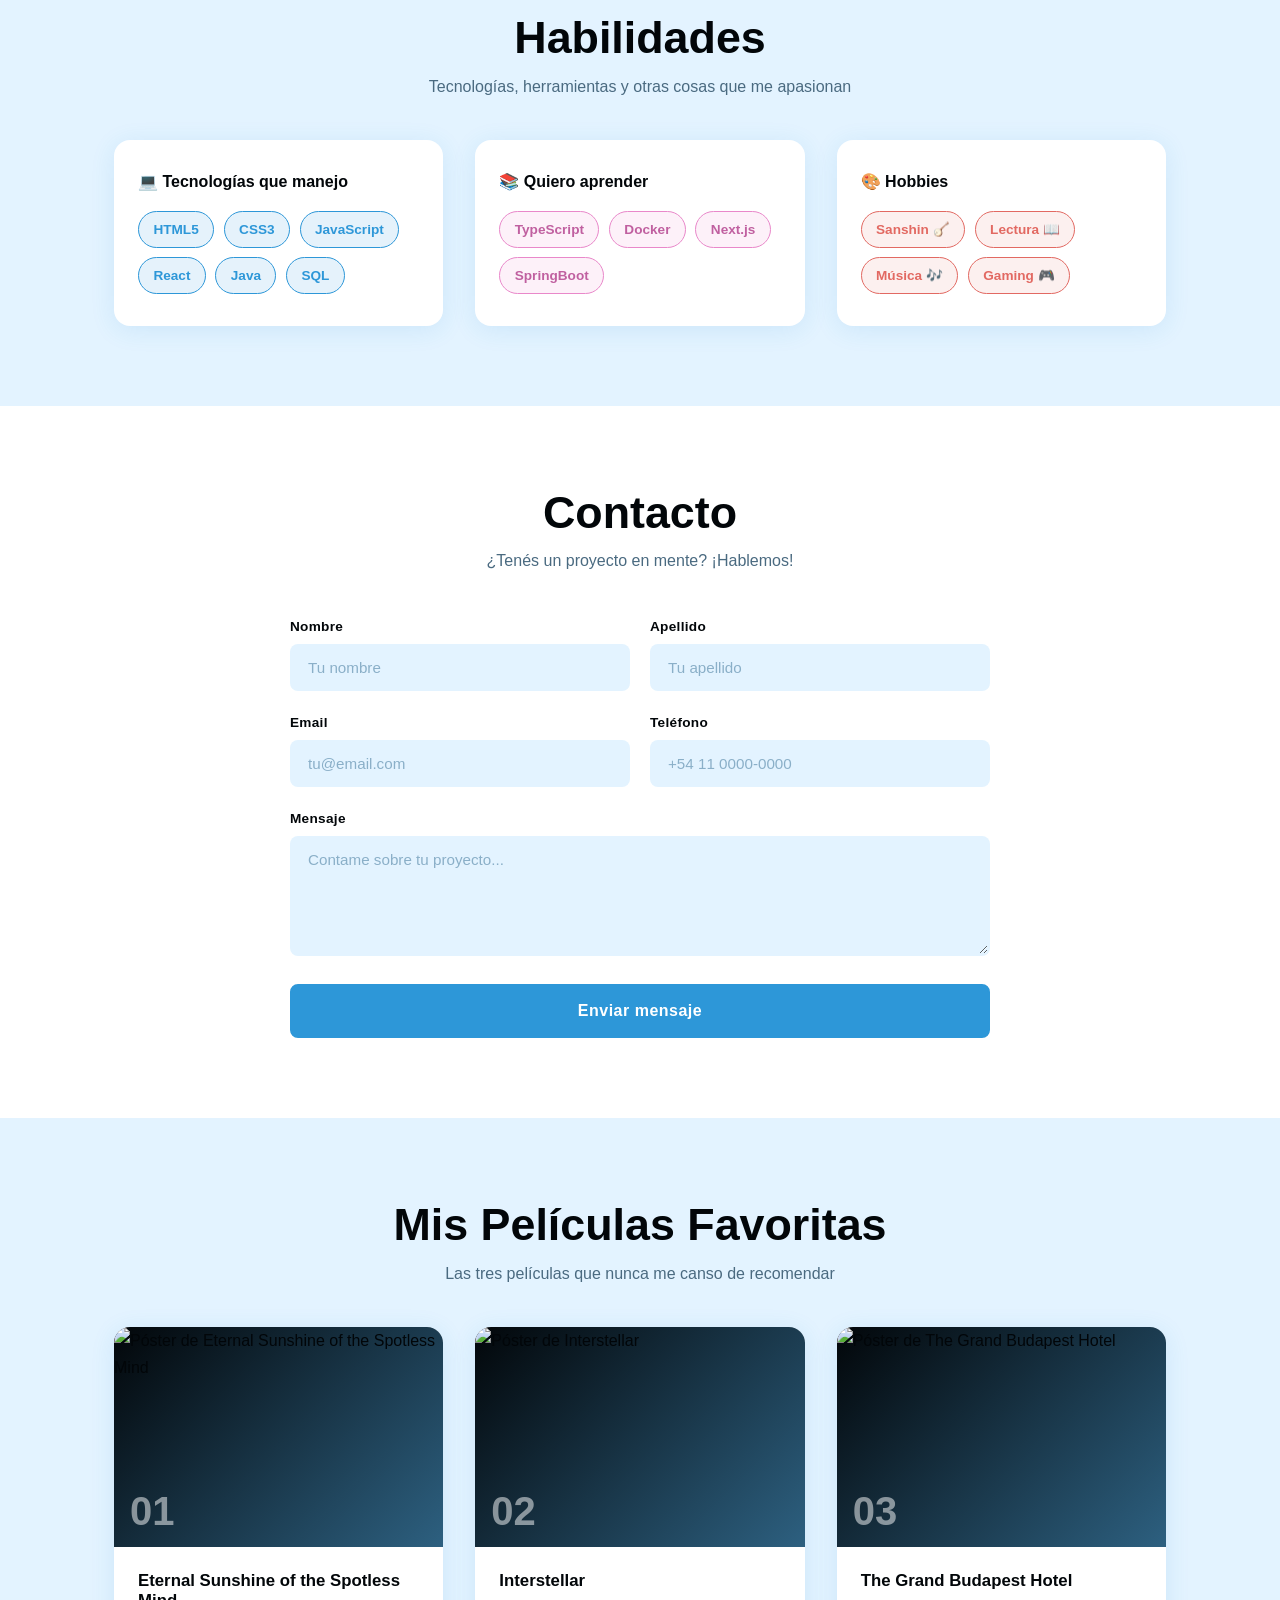
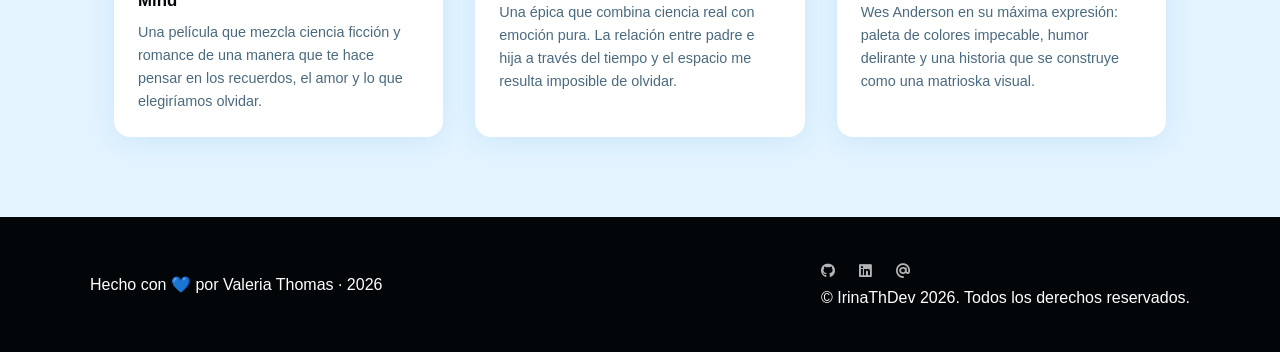
==== commit cb3376b2: "Se completó sección de proyecto y se prolijó footer" ====
--- a/PFO1/index.html
+++ b/PFO1/index.html
@@ -19,7 +19,6 @@
 <body>
     <header class="site-header">
          <div class="header-inner">
-      <!-- span class="logo">VT<span class="logo-dot">.</span></!-->
        <h2 class="h2header-tagline"> Mi portfolio </h2>
        <br>
       <p class="header-tagline"> <strong>Práctica Formativa Obligatoria</strong> <br>
@@ -44,7 +43,8 @@
             <li><a href="#proyects" class="nav-link">Proyectos</a></li>
             <li><a href="#habilidades" class="nav-link">Habilidades</a></li>
             <li><a href="#películas" class="nav-link">Mis películas favoritas</a></li>
-            <li><a href="#libros" class="nav-link">Libros recomendados</a></li>
+            <!-- <li><a href="#libros" class="nav-link">Libros recomendados</a></li>  
+            queda pendiente hacer la sección de libros recomendados -->
             <li><a href="#contacto" class="nav-link">Contacto</a></li>
         </ul>
     </nav>
@@ -60,7 +60,7 @@
                         Soy desarrolladora Fullstack con pasión por construir experiencias digitales que combinen
                         funcionalidad y diseño. Me interesa el desarrollo web moderno, la accesibilidad y crear
                         interfaces que las personas disfruten usar. Mi misión es crecer como profesional mientras
-                        construyo soluciones que tengan un impacto real.
+                        construyo soluciones que tengan un impacto real y atrativo.
                     </p>
                     <a href="#contacto" class="btn-primary">Contactame</a>
                 </div>
@@ -87,7 +87,7 @@
 
                 <article class="tarjeta">
                     <div class="tarjeta-img-wrap">
-                        <img src="img/proyecto1.png" alt="Captura del proyecto E-commerce App" class="tarjeta-img"
+                        <img src="img/Organizalogia.png" alt="Captura del proyecto E-commerce App" class="tarjeta-img"
                             onerror="this.parentElement.classList.add('img-fallback')" />
                         <span class="tarjeta-tag">Fullstack</span>
                     </div>
@@ -95,34 +95,34 @@
                         <h3 class="tarjeta-title">E-commerce App</h3>
                         <p class="tarjeta-desc">Tienda online con carrito de compras, autenticación de usuarios y panel
                             de administración. Stack: React, Node.js, MongoDB.</p>
-                        <a href="#" class="tarjeta-link">Ver proyecto →</a>
+                        <a href="https://irinath.github.io/organizalogia/" class="tarjeta-link">Ver proyecto →</a>
                     </div>
                 </article>
 
                 <article class="tarjeta">
                     <div class="tarjeta-img-wrap">
-                        <img src="img/proyecto2.png" alt="Captura del proyecto Task Manager" class="tarjeta-img"
+                        <img src="img/Amigosecreto.png" alt="Captura del proyecto Alura" class="tarjeta-img"
                             onerror="this.parentElement.classList.add('img-fallback')" />
                         <span class="tarjeta-tag">Frontend</span>
                     </div>
                     <div class="tarjeta-body">
-                        <h3 class="tarjeta-title">Task Manager</h3>
-                        <p class="tarjeta-desc">Aplicación de gestión de tareas con drag & drop, etiquetas y
-                            prioridades. Diseñada con accesibilidad en mente.</p>
-                        <a href="#" class="tarjeta-link">Ver proyecto →</a>
+                        <h3 class="tarjeta-title">Sorteo Amigo Secreto</h3>
+                        <p class="tarjeta-desc">Aplicación de gestión de sorteo. Proyecto realizado para curso de Frontend.</p>
+                        <a href="https://challenge-amigo-secreto-esp-main-six.vercel.app/" class="tarjeta-link">Ver proyecto →</a>
                     </div>
                 </article>
 
                 <article class="tarjeta">
                     <div class="tarjeta-img-wrap">
-                        <img src="img/proyecto3.png" alt="Captura del proyecto API REST" class="tarjeta-img"
-                            onerror="this.parentElement.classList.add('img-fallback')" />
-                        <span class="tarjeta-tag">Backend</span>
+                        <img src="img/Captura de pantalla 2026-04-03 194652.png" alt="Captura del proyecto con React " class="tarjeta-img"
+                            onerror="this.parentElement.classList.add('img-fallback')" />
+                        <span class="tarjeta-tag">Frontend</span>
                     </div>
                     <div class="tarjeta-body">
-                        <h3 class="tarjeta-title">API REST</h3>
-                        <p class="tarjeta-desc">API RESTful documentada con Swagger, autenticación JWT, paginación y
-                            filtros avanzados. Construida con Express y PostgreSQL.</p>
+                        <h3 class="tarjeta-title">Cotizador</h3>
+                        <p class="tarjeta-desc">Proyecto de cotizador integrando APIs y archivos CVS de proveedores y posibilidad de imprimir dicha cotización.
+                             Con posibilidades de ampliar a ABM de clientes y de integrar con sistem de facturación y cobranza.
+                        </p>
                         <a href="#" class="tarjeta-link">Ver proyecto →</a>
                     </div>
                 </article>
@@ -143,7 +143,7 @@
                         <li class="habilidad-item"><span class="habilidad-badge badge-primary">CSS3</span></li>
                         <li class="habilidad-item"><span class="habilidad-badge badge-primary">JavaScript</span></li>
                         <li class="habilidad-item"><span class="habilidad-badge badge-primary">React</span></li>
-                        <li class="habilidad-item"><span class="habilidad-badge badge-primary">Node.js</span></li>
+                        <li class="habilidad-item"><span class="habilidad-badge badge-primary">Java</span></li>
                         <li class="habilidad-item"><span class="habilidad-badge badge-primary">SQL</span></li>
                     </ul>
                 </div>
@@ -154,17 +154,17 @@
                         <li class="habilidad-item"><span class="habilidad-badge badge-secondary">TypeScript</span></li>
                         <li class="habilidad-item"><span class="habilidad-badge badge-secondary">Docker</span></li>
                         <li class="habilidad-item"><span class="habilidad-badge badge-secondary">Next.js</span></li>
-                        <li class="habilidad-item"><span class="habilidad-badge badge-secondary">GraphQL</span></li>
+                        <li class="habilidad-item"><span class="habilidad-badge badge-secondary">SpringBoot</span></li>
                     </ul>
                 </div>
 
                 <div class="habilidades-col">
                     <h3 class="habilidades-col-title">🎨 Hobbies</h3>
                     <ul class="habilidades-list">
-                        <li class="habilidad-item"><span class="habilidad-badge badge-accent">Diseño gráfico</span></li>
-                        <li class="habilidad-item"><span class="habilidad-badge badge-accent">Lectura</span></li>
-                        <li class="habilidad-item"><span class="habilidad-badge badge-accent">Música</span></li>
-                        <li class="habilidad-item"><span class="habilidad-badge badge-accent">Gaming</span></li>
+                        <li class="habilidad-item"><span class="habilidad-badge badge-accent">Sanshin 🪕</span></li>
+                        <li class="habilidad-item"><span class="habilidad-badge badge-accent">Lectura 📖</span></li>
+                        <li class="habilidad-item"><span class="habilidad-badge badge-accent">Música 🎶</span></li>
+                        <li class="habilidad-item"><span class="habilidad-badge badge-accent">Gaming 🎮</span></li>
                     </ul>
                 </div>
 
@@ -261,7 +261,7 @@
 
             </div>
         </section>
-        < </main>
+         </main>
 
 
             <!-- =============================
@@ -269,26 +269,32 @@
        Mejora futura: agregar animación de scroll-to-top
   ============================== -->
             <footer class="site-footer">
+                <div class="footer-inner">
                 <p>Hecho con 💙 por Valeria Thomas · 2026 </p>
+               <!-- Posibilidad de ampliar redes sociales
                 <i class="fa fa-map-marker" aria-hidden="true"></i>
                 <i class="fab fa-facebook"></i>
                 <i class="fab fa-instagram"></i>
                 <i class="fab fa-x"></i>
                 <i class="fab fa-discord"></i>
-                <i class="fab fa-whatsapp"></i>
+                <i class="fab fa-whatsapp"></i>  -->
                 <nav aria-label="Redes sociales">
                     <ul class="footer-links">
+                        <li>    
+                            <a href="https://github.com/irinath" target="_blank" rel="noopener noreferrer"
+                                class="footer-link"><i class="fab fa-github"></i></a>
+                        </li>
                         <li>
-                            <i class="fab fa-github"></i>
-                            <a href="https://github.com/" target="_blank" rel="noopener noreferrer"
-                                class="footer-link">GitHub</a>
+                            <a href="https://linkedin.com/" target="_blank" rel="noopener noreferrer"
+                                class="footer-link"><i class="fab fa-linkedin"></i></a>
                         </li>
-                        <li><a href="https://linkedin.com/" target="_blank" rel="noopener noreferrer"
-                                class="footer-link">LinkedIn</a></li>
-                        <li><a href="mailto:valeria@email.com" class="footer-link">Email</a></li>
+                        <li>
+                            <a href="mailto:thomas.valeria@gmail.com" class="footer-link"><i class="fab fa-at"></i></a>
+                        </li>
+                        
                     </ul>
                     <p class="rights">© IrinaThDev 2026. Todos los derechos reservados.</p>
-
+                </div>
             </footer>
 </body>
 
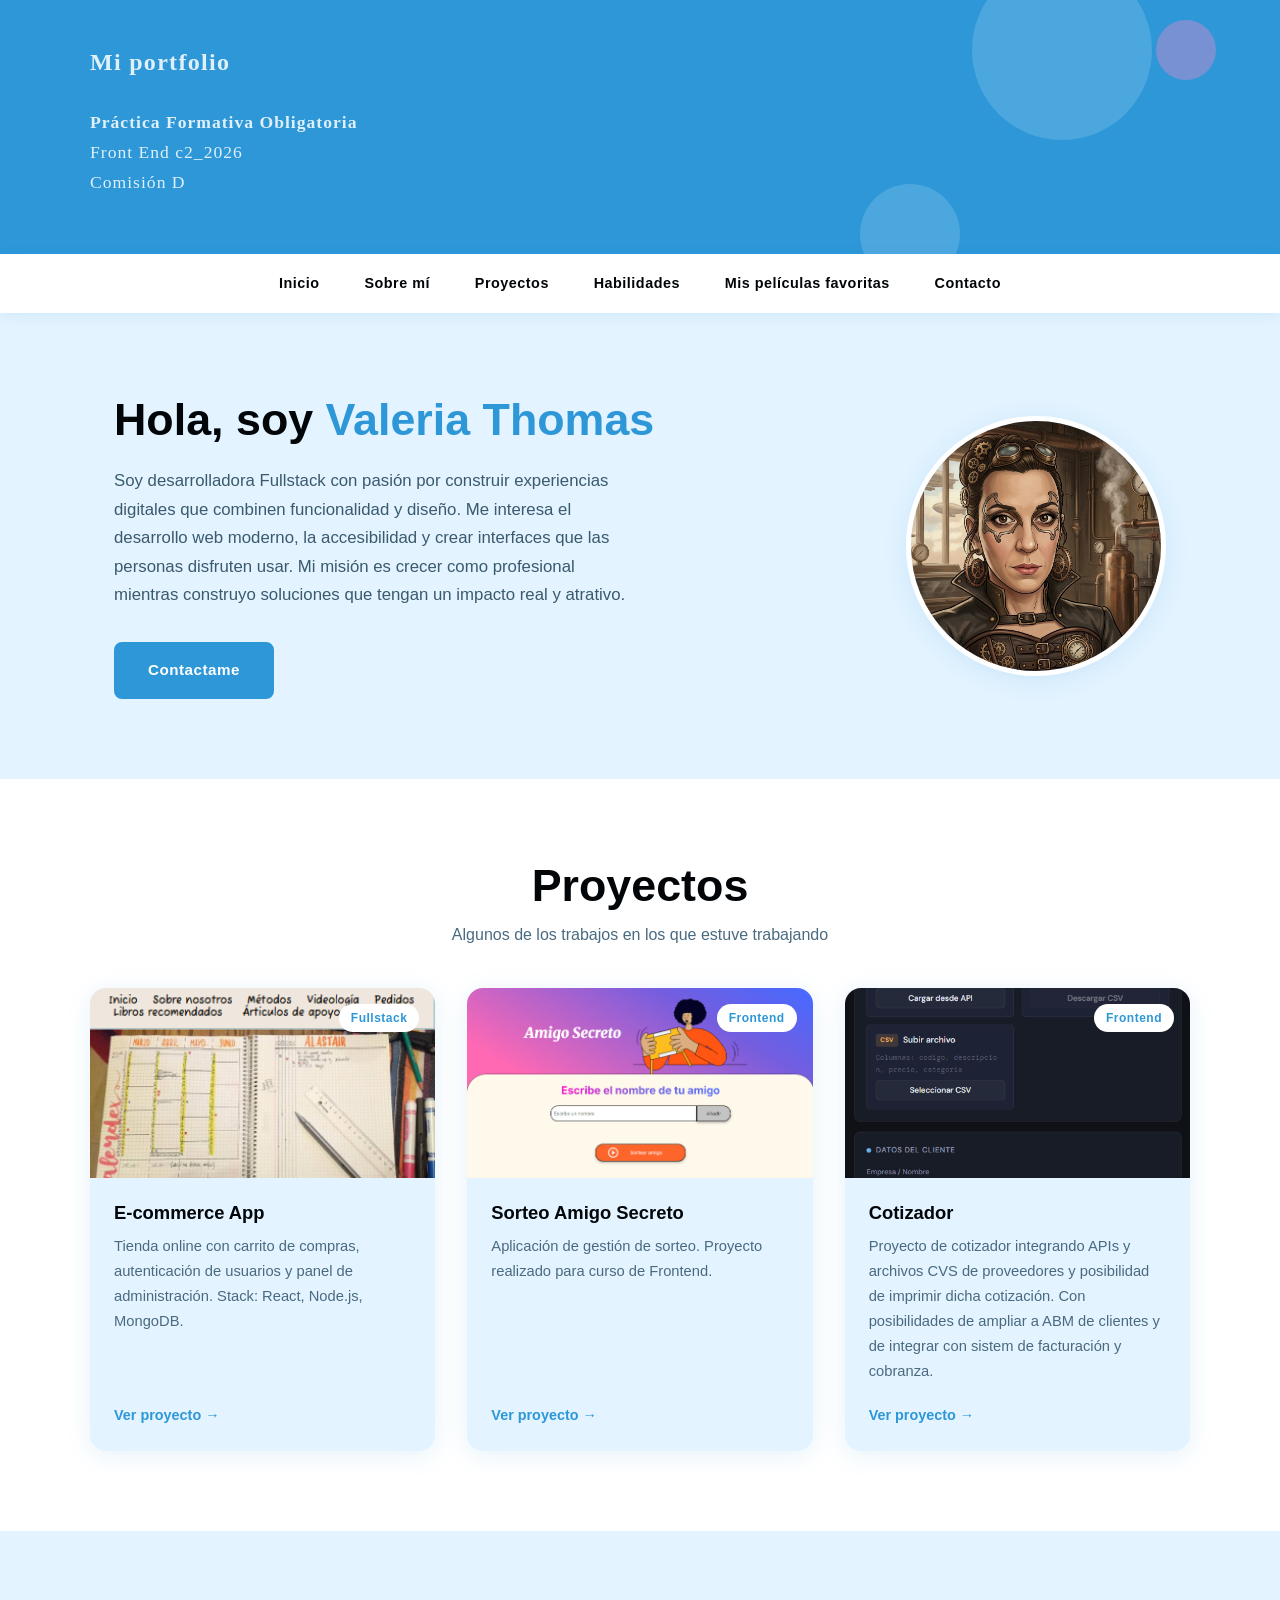
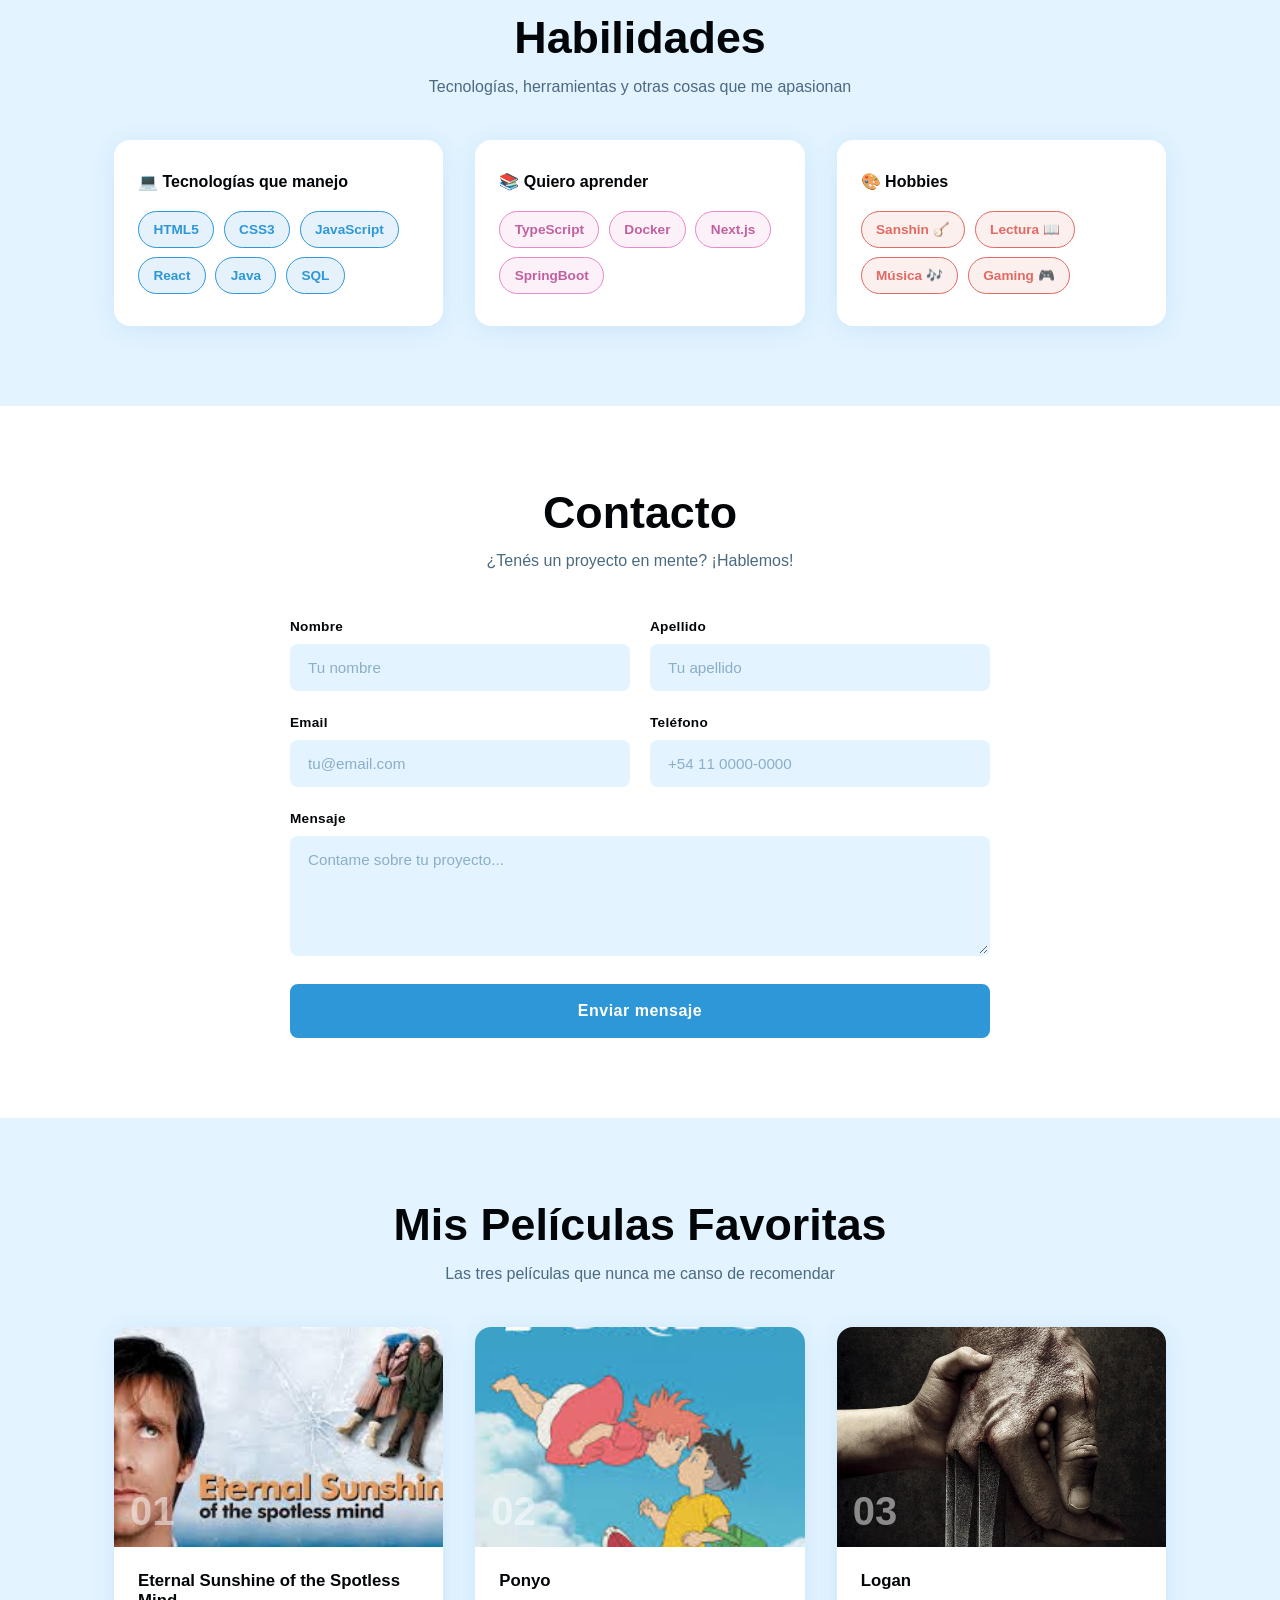
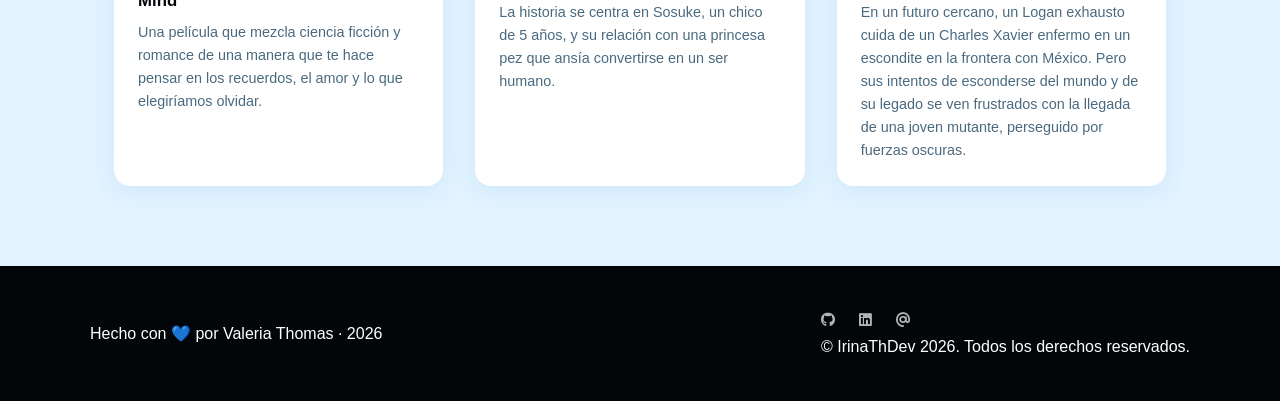
==== commit 98f4c889: "Se finalizó el proyecto" ====
--- a/PFO1/index.html
+++ b/PFO1/index.html
@@ -42,7 +42,7 @@
             <li><a href="#about" class="nav-link">Sobre mí</a></li>
             <li><a href="#proyects" class="nav-link">Proyectos</a></li>
             <li><a href="#habilidades" class="nav-link">Habilidades</a></li>
-            <li><a href="#películas" class="nav-link">Mis películas favoritas</a></li>
+            <li><a href="#peliculas" class="nav-link">Mis películas favoritas</a></li>
             <!-- <li><a href="#libros" class="nav-link">Libros recomendados</a></li>  
             queda pendiente hacer la sección de libros recomendados -->
             <li><a href="#contacto" class="nav-link">Contacto</a></li>
@@ -52,7 +52,7 @@
     <!--  MAIN: Contenido principal del portafolio -->
     <main>
         <!-- Sección: Presentación Personal -->
-        <section id="sobre-mi" class="section sobre-mi-section">
+        <section id="about" class="section sobre-mi-section">
             <div class="sobre-mi-content">
                 <div class="sobre-mi-text">
                     <h1 class="section-title">Hola, soy <span class="highlight">Valeria Thomas</span></h1>
@@ -80,7 +80,7 @@
          Sección: Proyectos (Tarjetas)
          Mejora futura: agregar filtros por tecnología
     ============================== -->
-        <section id="tarjetas" class="section tarjetas-section">
+        <section id="proyects" class="section tarjetas-section">
             <h2 class="section-title centered">Proyectos</h2>
             <p class="section-subtitle centered">Algunos de los trabajos en los que estuve trabajando</p>
             <div class="tarjetas-grid">
@@ -222,7 +222,7 @@
 
                 <article class="pelicula-card">
                     <div class="pelicula-img-wrap">
-                        <img src="img/pelicula1.jpg" alt="Póster de Eternal Sunshine of the Spotless Mind"
+                        <img src="img/eternal.jpg" alt="Póster de Eternal Sunshine of the Spotless Mind"
                             class="pelicula-img" onerror="this.parentElement.classList.add('img-fallback')" />
                         <span class="pelicula-num">01</span>
                     </div>
@@ -235,27 +235,28 @@
 
                 <article class="pelicula-card">
                     <div class="pelicula-img-wrap">
-                        <img src="img/pelicula2.jpg" alt="Póster de Interstellar" class="pelicula-img"
+                        <img src="img/ponyo.jpg" alt="Póster de Ponyo" class="pelicula-img"
                             onerror="this.parentElement.classList.add('img-fallback')" />
                         <span class="pelicula-num">02</span>
                     </div>
                     <div class="pelicula-info">
-                        <h3 class="pelicula-title">Interstellar</h3>
-                        <p class="pelicula-desc">Una épica que combina ciencia real con emoción pura. La relación entre
-                            padre e hija a través del tiempo y el espacio me resulta imposible de olvidar.</p>
+                        <h3 class="pelicula-title">Ponyo</h3>
+                        <p class="pelicula-desc">La historia se centra en Sosuke, un chico de 5 años, 
+                            y su relación con una princesa pez que ansía convertirse en un ser humano. </p>
                     </div>
                 </article>
 
                 <article class="pelicula-card">
                     <div class="pelicula-img-wrap">
-                        <img src="img/pelicula3.jpg" alt="Póster de The Grand Budapest Hotel" class="pelicula-img"
+                        <img src="img/Logan.webp" alt="Póster de The Grand Budapest Hotel" class="pelicula-img"
                             onerror="this.parentElement.classList.add('img-fallback')" />
                         <span class="pelicula-num">03</span>
                     </div>
                     <div class="pelicula-info">
-                        <h3 class="pelicula-title">The Grand Budapest Hotel</h3>
-                        <p class="pelicula-desc">Wes Anderson en su máxima expresión: paleta de colores impecable, humor
-                            delirante y una historia que se construye como una matrioska visual.</p>
+                        <h3 class="pelicula-title">Logan</h3>
+                        <p class="pelicula-desc">En un futuro cercano, un Logan exhausto cuida de un Charles Xavier enfermo en un escondite en la
+                            frontera con México. Pero sus intentos de esconderse del mundo y de su legado se ven frustrados con la llegada de una 
+                            joven mutante, perseguido por fuerzas oscuras.</p>
                     </div>
                 </article>
 
